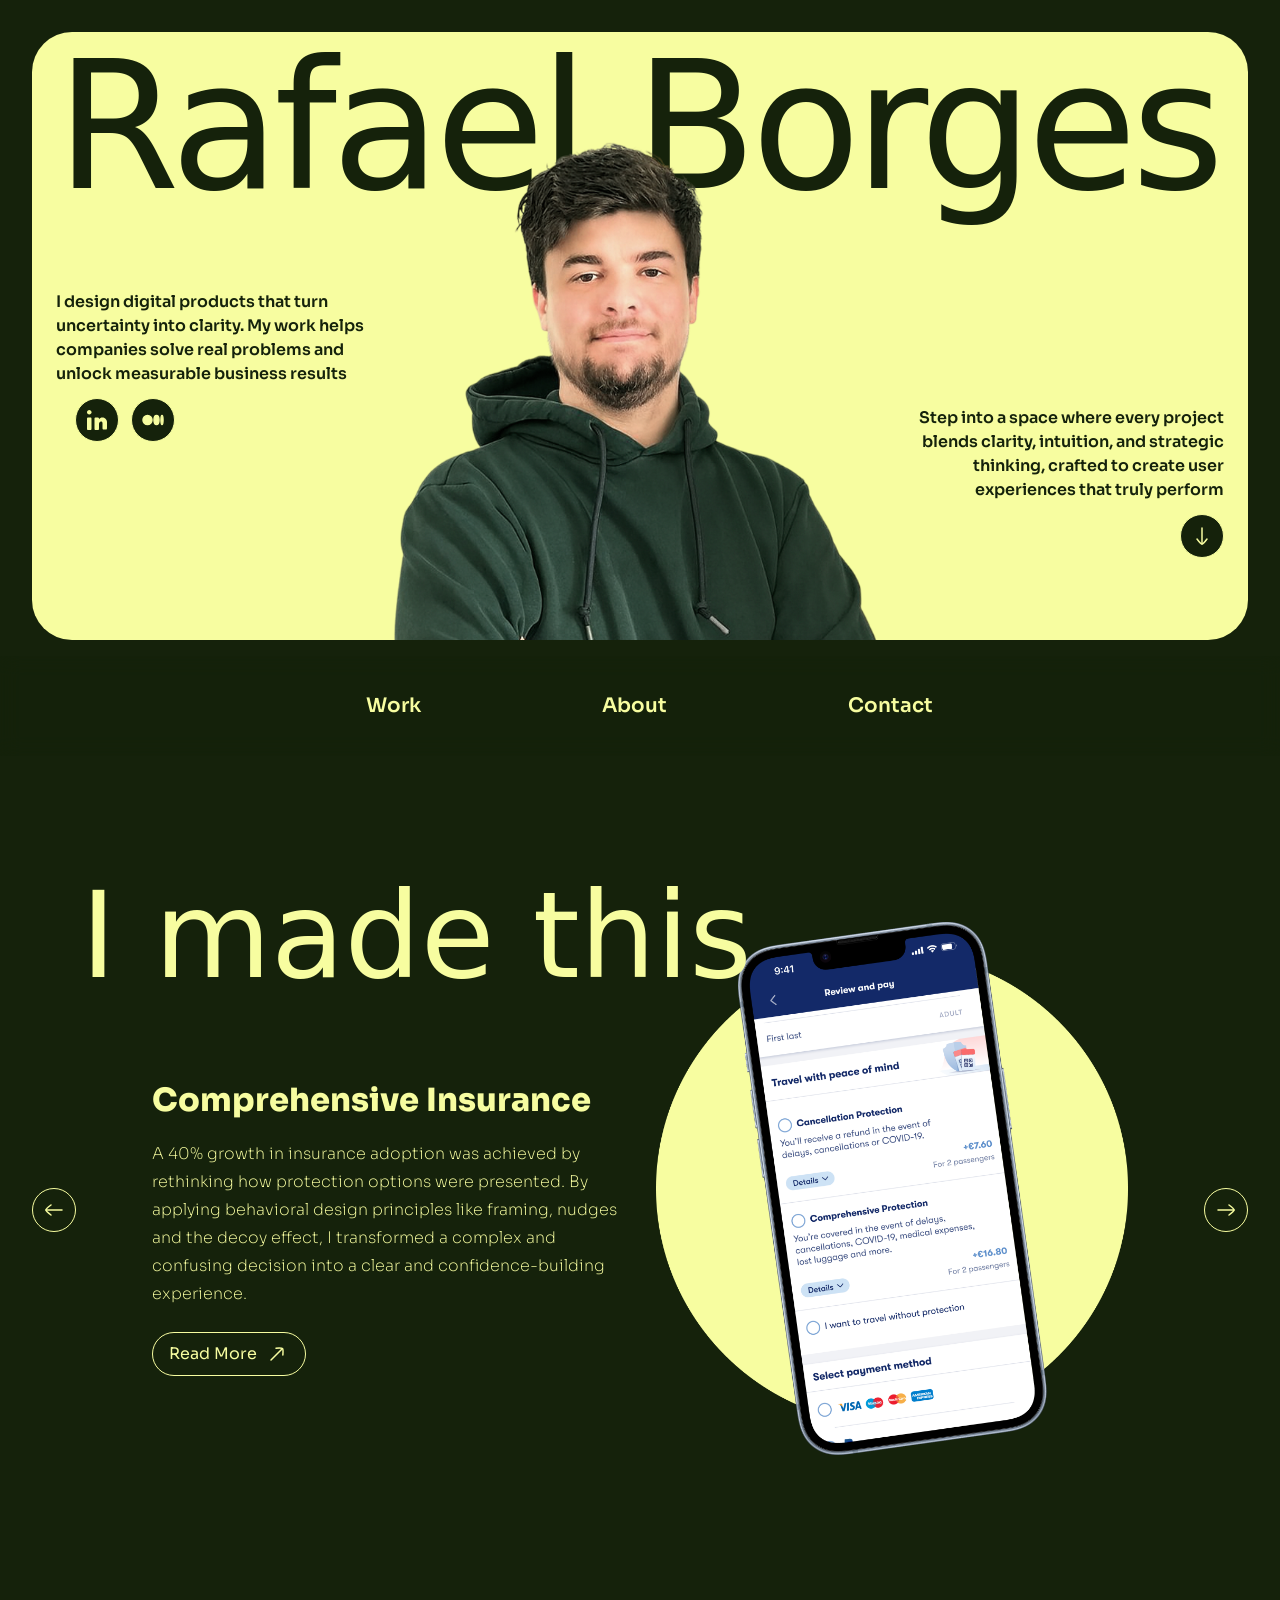
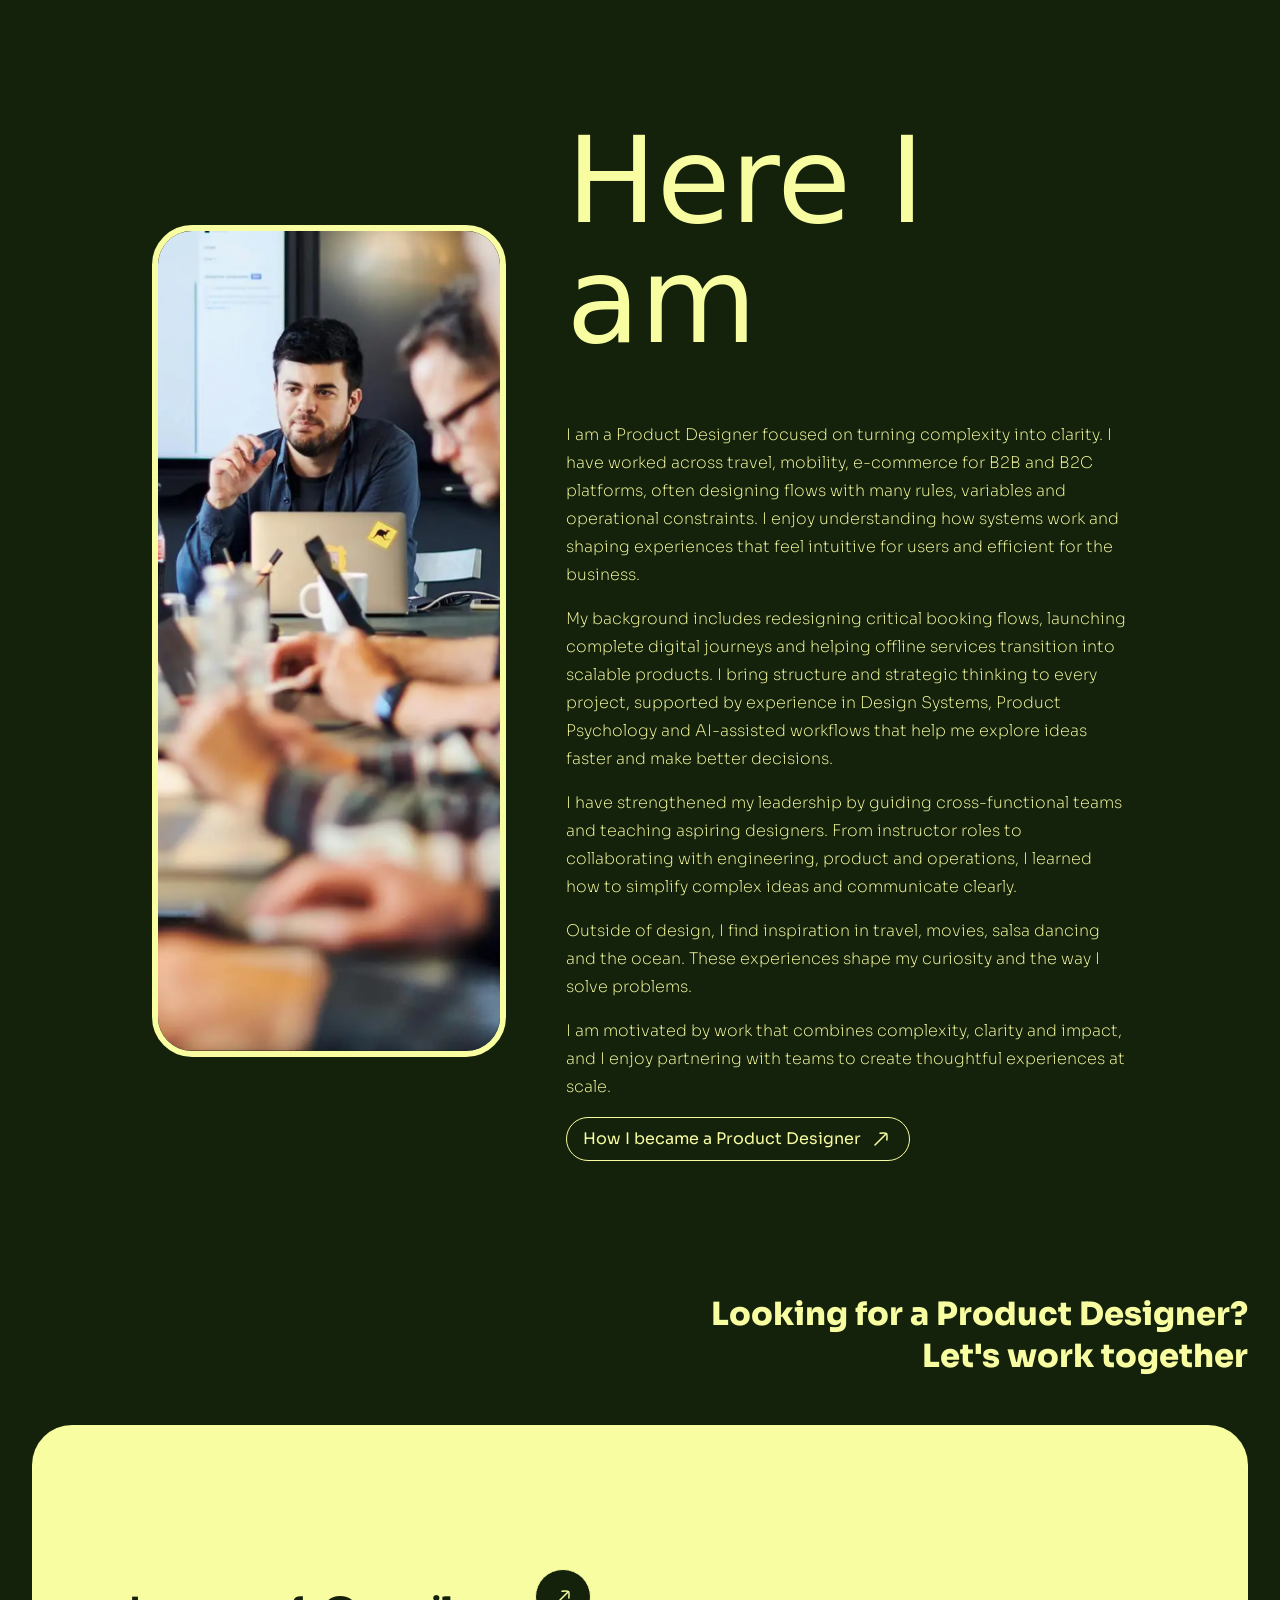
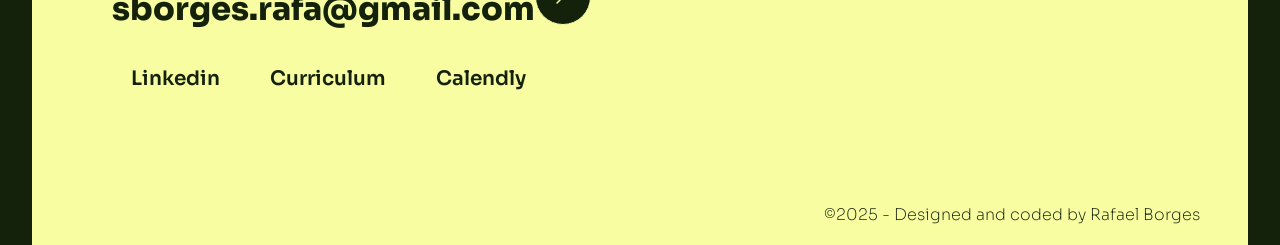
==== index.html @ a5cff1b4 "Add files via upload" ====
<!DOCTYPE html>
<html lang="en">
  <head>
    <meta charset="UTF-8" />
    <meta name="viewport" content="width=device-width, initial-scale=1.0" />
    <title>Rafael Borges - Product Designer</title>

    <!-- SEO basic -->
    <meta
      name="description"
      content="Rafael Borges - Product Designer who blends clarity, intuition, and strategic thinking to create high-performing user experiences."
    />

    <!-- StyleSheet -->
    <link rel="stylesheet" href="/styles/style.css" />

    <!-- Fontshare: Tanker -->
    <link
      href="https://api.fontshare.com/v2/css?f[]=tanker@1&display=swap"
      rel="stylesheet"
    />

    <!-- GoogleFonts: Sora -->
    <link rel="preconnect" href="https://fonts.googleapis.com" />
    <link rel="preconnect" href="https://fonts.gstatic.com" crossorigin />
    <link
      href="https://fonts.googleapis.com/css2?family=Sora:wght@100..800&display=swap"
      rel="stylesheet"
    />

    <script>
      (function () {
        // Só aplica essa lógica se a URL tiver hash: ex: index.html#about
        if (window.location.hash) {
          document.documentElement.classList.add("hash-loading");

          window.addEventListener("load", function () {
            var target = document.querySelector(window.location.hash);
            if (target) {
              // garante que o scroll vai direto pra seção alvo, sem smooth
              target.scrollIntoView({ behavior: "auto", block: "start" });
            }

            // mostra a página depois de reposicionar
            document.documentElement.classList.remove("hash-loading");
            document.documentElement.classList.add("hash-loaded");
          });
        }
      })();
    </script>
  </head>

  <body>
    <!-- Header -->
    <header>
      <section id="hero-banner" class="light">
        <p class="title">Rafael Borges</p>

        <div class="content left">
          <p>
            I design digital products that turn uncertainty into clarity. My
            work helps companies solve real problems and unlock measurable
            business results
          </p>
          <ul class="clean-list hide">
            <li>
              <a
                href="https://www.linkedin.com/in/sborgesrafa/"
                target="_blank"
                rel="noopener noreferrer"
                aria-label="Open LinkedIn profile"
                class="btn-icon dark"
              >
                <img src="./assets/icons/linkedin.svg" alt="Linkedin Icon" />
              </a>
            </li>
            <li>
              <a
                href="https://medium.com/@rafa-borges"
                target="_blank"
                rel="noopener noreferrer"
                class="btn-icon dark"
                aria-label="Open Medium profile"
              >
                <img src="./assets/icons/medium.svg" alt="Medium Icon" />
              </a>
            </li>
          </ul>
        </div>

        <div class="content right">
          <h1>
            Step into a space where every project blends clarity, intuition, and
            strategic thinking, crafted to create user experiences that truly
            perform
          </h1>
          <ul class="clean-list hide-mobile">
            <li>
              <a href="#work" class="btn-icon dark" aria-label="Go to Work">
                <img
                  src="./assets/icons/arrow-down.svg"
                  alt="Arrow Down Icon"
                />
              </a>
            </li>
          </ul>
        </div>

        <div class="content center">
          <img
            src="./assets/images/Rafael Portrait.png"
            alt="Portrait of Rafael Borges"
          />
        </div>

        <ul class="clean-list hide-desktop">
          <li>
            <a href="#work" class="btn-icon dark" aria-label="Go to Work">
              <img src="./assets/icons/arrow-down.svg" alt="Arrow Down Icon" />
            </a>
          </li>
        </ul>
      </section>
    </header>

    <!-- NavBar -->
    <nav aria-label="Main navigation">
      <ul class="clean-list">
        <li><a class="btn-menu" href="#work">Work</a></li>
        <li><a class="btn-menu" href="#about">About</a></li>
        <li><a class="btn-menu" href="#contact">Contact</a></li>
      </ul>
    </nav>

    <!-- Main -->
    <main>
      <section id="work">
        <h2>I made this</h2>

        <div class="navigation">
          <a
            href="#"
            class="btn-icon dark js-cases-nav"
            aria-label="Previous case study"
          >
            <img src="./assets/icons/arrow-left.svg" alt="Arrow Left Icon" />
          </a>
          <a
            href="#"
            class="btn-icon dark js-cases-nav"
            aria-label="Next case study"
          >
            <img src="./assets/icons/arrow-right.svg" alt="Arrow Right Icon" />
          </a>
        </div>

        <div class="case-cover">
          <div class="content">
            <h3>Comprehensive Insurance</h3>
            <p>
              A 40% growth in insurance adoption was achieved by rethinking how
              protection options were presented. By applying behavioral design
              principles like framing, nudges and the decoy effect, I
              transformed a complex and confusing decision into a clear and
              confidence-building experience.
            </p>
            <a href="/cases/comprehensive-insurance.html" class="btn dark">
              Read More
              <img
                src="./assets/icons/arrow-up-right.svg"
                alt="Arrow Up Right Icon"
              />
            </a>
          </div>
          <img
            class="mockup"
            src="./assets/images/Multiple Insurance Mockup.png"
            alt="Multiple Insurance Mockup"
          />
        </div>
      </section>

      <!-- Modal: More case studies coming soon -->
      <div class="case-modal" id="caseSoonModal" aria-hidden="true">
        <div class="case-modal__backdrop"></div>

        <div
          class="case-modal__content"
          role="dialog"
          aria-modal="true"
          aria-labelledby="caseSoonTitle"
        >
          <button class="case-modal__close" aria-label="Close">&times;</button>

          <h3 id="caseSoonTitle">Just one case for now</h3>

          <p>
            Oops, you caught me in the middle of that classic designer dilemma:
            too many projects, not enough time, and a bit too much perfectionism
            😅
          </p>

          <p>
            For now, this is the only case study available here. I am working on
            new ones and will publish them soon. In the meantime, you can dive
            into this case in detail, and if you would like to see more work,
            feel free to contact me.
          </p>

          <div class="case-modal__actions">
            <a href="/cases/comprehensive-insurance.html" class="btn dark">
              Comprehensive Insurance
              <img
                src="./assets/icons/arrow-up-right.svg"
                alt="Arrow Up Right Icon"
              />
            </a>

            <a href="#contact" class="btn secondary">Contact me</a>
          </div>
        </div>
      </div>

      <section id="about">
        <h2>Here I am</h2>
        <img
          class="working"
          src="./assets/images/Rafael_Working.png"
          alt="Rafael working at his desk"
        />
        <img
          class="working-mobile"
          src="./assets/images/Rafael_Working1.png"
          alt="Rafael working at his desk"
        />
        <div class="content">
          <p>
            I am a Product Designer focused on turning complexity into clarity.
            I have worked across travel, mobility, e-commerce for B2B and B2C
            platforms, often designing flows with many rules, variables and
            operational constraints. I enjoy understanding how systems work and
            shaping experiences that feel intuitive for users and efficient for
            the business.
          </p>
          <p>
            My background includes redesigning critical booking flows, launching
            complete digital journeys and helping offline services transition
            into scalable products. I bring structure and strategic thinking to
            every project, supported by experience in Design Systems, Product
            Psychology and AI-assisted workflows that help me explore ideas
            faster and make better decisions.
          </p>
          <p>
            I have strengthened my leadership by guiding cross-functional teams
            and teaching aspiring designers. From instructor roles to
            collaborating with engineering, product and operations, I learned
            how to simplify complex ideas and communicate clearly.
          </p>
          <p>
            Outside of design, I find inspiration in travel, movies, salsa
            dancing and the ocean. These experiences shape my curiosity and the
            way I solve problems.
          </p>
          <p>
            I am motivated by work that combines complexity, clarity and impact,
            and I enjoy partnering with teams to create thoughtful experiences
            at scale.
          </p>
          <a
            href="https://www.linkedin.com/pulse/how-i-became-product-designer-rafael-borges-gd8bf"
            target="_blank"
            rel="noopener noreferrer"
            class="btn dark"
          >
            How I became a Product Designer
            <img
              src="/assets/icons/arrow-up-right.svg"
              alt="Arrow Up Right Icon"
            />
          </a>
        </div>
      </section>
    </main>

    <!-- Footer -->
    <footer id="contact">
      <h3 class="title">
        Looking for a Product Designer?
        <br />
        Let's work together
      </h3>
      <div class="banner light">
        <div class="email">
          <h3>sborges.rafa@gmail.com</h3>
          <a
            href="mailto:sborges.rafa@gmail.com"
            class="btn-icon dark"
            aria-label="Send an email to Rafael"
          >
            <img
              src="./assets/icons/arrow-up-right.svg"
              alt="Arrow Up Right Icon"
            />
          </a>
        </div>
        <ul class="menu clean-list">
          <li>
            <a
              href="https://www.linkedin.com/in/sborgesrafa/"
              target="_blank"
              rel="noopener noreferrer"
              class="btn-menu"
            >
              Linkedin
            </a>
          </li>
          <li>
            <a
              href="/Curriculum - Rafael Borges.pdf"
              target="_blank"
              rel="noopener noreferrer"
              class="btn-menu"
            >
              Curriculum
            </a>
          </li>
          <li>
            <a
              href="https://calendly.com/rafael-sborges/new-meeting"
              target="_blank"
              rel="noopener noreferrer"
              class="btn-menu"
            >
              Calendly
            </a>
          </li>
        </ul>
        <p>&copy;2025 - Designed and coded by Rafael Borges</p>
      </div>
    </footer>

    <!-- Title Resize -->
    <script>
      (function () {
        const EPS = 0.5; // folga sub-pixel
        const MIN = 8; // font-size mínimo
        const MAX = 2000; // teto de segurança

        // mede o texto fora do layout para não sofrer efeito do grid
        function measureOutside(sampleEl, fsPx) {
          const cs = getComputedStyle(sampleEl);
          const meter = document.createElement("span");
          meter.textContent = sampleEl.textContent || "";

          meter.style.position = "absolute";
          meter.style.left = "-99999px";
          meter.style.top = "0";
          meter.style.whiteSpace = "nowrap";
          meter.style.lineHeight = "1";

          meter.style.fontFamily = cs.fontFamily;
          meter.style.fontWeight = cs.fontWeight;
          meter.style.fontStyle = cs.fontStyle;
          meter.style.fontStretch = cs.fontStretch;
          meter.style.letterSpacing = cs.letterSpacing;
          meter.style.textTransform = cs.textTransform;
          meter.style.fontSize = fsPx + "px";

          document.body.appendChild(meter);
          const rect = meter.getBoundingClientRect();
          meter.remove();
          return { w: rect.width, h: rect.height };
        }

        function fitTitle() {
          const hero = document.getElementById("hero-banner");
          if (!hero) return;
          const title = hero.querySelector(".title");
          if (!title) return;

          const csHero = getComputedStyle(hero);
          const rHero = hero.getBoundingClientRect();
          const padL = parseFloat(csHero.paddingLeft) || 0;
          const padR = parseFloat(csHero.paddingRight) || 0;
          const padT = parseFloat(csHero.paddingTop) || 0;
          const padB = parseFloat(csHero.paddingBottom) || 0;

          const availW = Math.max(0, rHero.width - padL - padR);
          const availH = Math.max(0, rHero.height - padT - padB);
          if (availW <= 0 || availH <= 0) return;

          const csTitle = getComputedStyle(title);
          const mL = parseFloat(csTitle.marginLeft) || 0;
          const mR = parseFloat(csTitle.marginRight) || 0;
          const marginsX = mL + mR;

          let lo = MIN,
            hi = Math.min(MAX, Math.floor(availW));
          const chars = Math.max(1, (title.textContent || "").trim().length);
          const guess = Math.max(
            lo,
            Math.min(hi, Math.floor((availW / chars) * 1.1))
          );

          const fits = (fs) => {
            const m = measureOutside(title, fs);
            return m.w + marginsX <= availW - EPS && m.h <= availH - EPS;
          };

          if (fits(guess)) lo = guess;
          else hi = guess;

          while (lo < hi) {
            const mid = Math.floor((lo + hi + 1) / 2);
            if (fits(mid)) lo = mid;
            else hi = mid - 1;
          }

          title.style.fontSize = lo + "px";
        }

        const run = () =>
          requestAnimationFrame(() => requestAnimationFrame(fitTitle));

        window.addEventListener("load", run, { passive: true });
        if (document.fonts && document.fonts.ready) {
          document.fonts.ready.then(run);
        }

        const hero = document.getElementById("hero-banner");
        if (hero && "ResizeObserver" in window) {
          const ro = new ResizeObserver(run);
          ro.observe(hero);
        } else {
          window.addEventListener("resize", run, { passive: true });
          window.addEventListener("orientationchange", run, {
            passive: true,
          });
        }
      })();
    </script>

    <!-- Active menu highlight -->
    <script>
      (function () {
        const sections = document.querySelectorAll("section, footer");
        const menuLinks = document.querySelectorAll(".btn-menu");

        if (!("IntersectionObserver" in window)) return;

        const observer = new IntersectionObserver(
          (entries) => {
            entries.forEach((entry) => {
              if (entry.isIntersecting) {
                menuLinks.forEach((link) => link.classList.remove("active"));
                const id = entry.target.getAttribute("id");
                const activeLink = document.querySelector(
                  `.btn-menu[href="#${id}"]`
                );
                if (activeLink) activeLink.classList.add("active");
              }
            });
          },
          {
            threshold: 0.5, // 50% visível já conta
          }
        );

        sections.forEach((section) => observer.observe(section));
      })();
    </script>

    <script>
      (function () {
        // pega só links que apontam para âncoras na MESMA página (#work, #about, etc)
        const internalLinks = document.querySelectorAll('a[href^="#"]');

        internalLinks.forEach((link) => {
          link.addEventListener("click", function (event) {
            const hash = this.getAttribute("href");

            // só hash puro (#algo). Ignora links vazios ou só "#"
            if (!hash || hash === "#") return;

            const target = document.querySelector(hash);
            if (!target) return;

            event.preventDefault(); // impede o scroll instantâneo padrão

            target.scrollIntoView({
              behavior: "smooth",
              block: "start",
            });

            // opcional: atualiza a URL com o hash
            history.pushState(null, "", hash);
          });
        });
      })();
    </script>

    <!-- Modal Script -->

    <script>
      (function () {
        const navButtons = document.querySelectorAll(".js-cases-nav");
        if (!navButtons.length) return;

        const modal = document.getElementById("caseSoonModal");
        if (!modal) return;

        const closeBtn = modal.querySelector(".case-modal__close");
        const backdrop = modal.querySelector(".case-modal__backdrop");
        const contactLink = modal.querySelector('a[href="#contact"]');

        function openCaseModal(event) {
          event.preventDefault();
          modal.classList.add("is-visible");
          document.body.classList.add("case-modal-open");
        }

        function closeCaseModal() {
          modal.classList.remove("is-visible");
          document.body.classList.remove("case-modal-open");
        }

        navButtons.forEach((btn) => {
          btn.addEventListener("click", openCaseModal);
        });

        if (closeBtn) {
          closeCaseModal;
          closeBtn.addEventListener("click", closeCaseModal);
        }

        if (backdrop) {
          backdrop.addEventListener("click", closeCaseModal);
        }

        // 👇 Aqui está o truque: fecha o modal, deixa o outro script cuidar do scroll
        if (contactLink) {
          contactLink.addEventListener("click", () => {
            closeCaseModal();
            // não damos preventDefault aqui de propósito
          });
        }

        document.addEventListener("keydown", (e) => {
          if (e.key === "Escape") closeCaseModal();
        });
      })();
    </script>
  </body>
</html>
---- styles/style.css ----
/* =========================
   Reset
   ========================= */
*,
*::before,
*::after {
  margin: 0;
  padding: 0;
  box-sizing: border-box;
}

html {
  scroll-behavior: auto;
}

a:link,
a:visited,
a:hover,
a:active {
  color: inherit;
  text-decoration: none;
}

html.hash-loading body {
  visibility: hidden;
}

html.hash-loaded body {
  visibility: visible;
}

ul {
  margin: 0;
  padding-left: 1.2rem; /* controla a posição da bullet */
  list-style-position: outside;
}

/* =========================
   Design Tokens
   ========================= */
:root {
  /* Main Colors */
  --color-primary: hsla(64, 96%, 81%, 1);
  --color-secondary: hsla(95, 50%, 9%, 1);

  /* Transparency */
  --transparency-primary: hsla(64, 96%, 81%, 0.3);
  --transparency-secondary: hsla(95, 50%, 9%, 0.3);

  /* Background / Text */
  --color-bg-dark: var(--color-secondary);
  --color-text-on-dark: var(--color-primary);
  --color-bg-light: var(--color-primary);
  --color-text-on-light: var(--color-secondary);

  /* Spacing */
  --space-2: 8px;
  --space-3: 12px;
  --space-4: 16px;
  --space-6: 24px;
  --space-8: 32px;
  --space-9: 36px;
  --space-10: 40px;
  --space-11: 44px;
  --space-12: 48px;

  /* Radius */
  --radius-s: 28px;
  --radius-m: 32px;
  --radius-l: 36px;
  --radius-xl: 40px;

  /* Motion */
  --ease: cubic-bezier(0.2, 0.7, 0.2, 1);
  --t-fast: 150ms;
  --t-med: 300ms;
}

/* =========================
   Theme helpers
   ========================= */
.dark {
  background-color: var(--color-bg-dark);
  color: var(--color-text-on-dark);
}

.light {
  background-color: var(--color-bg-light);
  color: var(--color-text-on-light);
}

/* =========================
   Typography
   ========================= */
h2 {
  font-family: "Tanker", system-ui, sans-serif;
  font-size: 120px;
  font-style: normal;
  font-weight: 400;
  line-height: 100%;
}

h3 {
  font-family: "Sora", sans-serif;
  font-size: 32px;
  font-style: normal;
  font-weight: 800;
  line-height: 100%;
}

/* Class to remove style from ul */
.clean-list {
  margin: 0;
  /* padding: 0; */
  list-style: none;
}

body {
  background-color: var(--color-bg-dark);
  color: var(--color-text-on-dark);
  font-family: "Sora", sans-serif;
  font-size: 16px;
  font-style: normal;
  font-weight: 200;
  line-height: 28px;
}

strong {
  font-weight: 600;
}

/* =========================
   Buttons
   ========================= */
.btn {
  display: flex;
  padding: 8px 16px;
  justify-content: center;
  align-items: center;
  height: 44px;
  gap: 8px;
  border-radius: 100px;
  border: 1.5px solid var(--color-primary);

  font-size: 16px;
  font-style: normal;
  font-weight: 400;
  line-height: 24px;
  text-decoration: none;
  color: inherit;
}

.btn.dark {
  color: var(--color-text-on-dark);
}

.btn:hover {
  opacity: 0.8;
}

.btn:focus-visible {
  outline: 2px solid orangered;
  outline-offset: 2px;
}

/* Icon Button */
.btn-icon {
  display: flex;
  width: 44px;
  height: 44px;
  justify-content: center;
  align-items: center;
  border-radius: 100px;
  border: 1.5px solid var(--color-primary);
}

.btn-icon:hover {
  opacity: 0.8;
}

.btn-icon:focus-visible {
  outline: 2px solid orangered;
  outline-offset: 2px;
}

/* Menu Button */
.btn-menu {
  display: flex;
  padding: 8px 16px;
  justify-content: center;
  align-items: center;
  border-radius: 100px;
  height: 44px;
  font-size: 20px;
  font-style: normal;
  font-weight: 600;
  line-height: 24px;
  text-decoration: none;
  color: inherit;
}

.btn-menu.small {
  padding: 4px 8px;
  height: auto;
  font-size: 14px;
  font-style: normal;
  font-weight: 300;
  line-height: normal;
  text-decoration: none;
  color: inherit;
}

.btn-menu:hover {
  opacity: 0.8;
}

.btn-menu:focus-visible {
  outline: 2px solid orangered;
  outline-offset: 2px;
}

/* =========================
   Card
   ========================= */
.card {
  display: flex;
  flex-direction: column;
  align-items: flex-start;
  min-width: 210px;
  padding: 12px 16px;
  gap: 16px;
  flex: 1 0 0;

  border-radius: 24px;
  border: 1.5px solid var(--color-secondary);
}

.card-light {
  display: flex;
  flex-direction: column;
  align-items: flex-start;
  min-width: 210px;
  padding: 12px 16px;
  gap: 16px;
  flex: 1 0 0;

  border-radius: 24px;
  border: 1.5px solid var(--color-primary);
}

/* =========================
   Header / Hero
   ========================= */
header {
  padding: 48px 48px 24px 48px;
  display: flex;
  flex-direction: column;
  justify-content: center;
  align-items: center;
}

/* Hero Banner */
#hero-banner {
  width: 100%;
  max-width: 1532px;
  aspect-ratio: 3/1.5;

  display: grid;
  padding: 24px 24px 0px 24px;
  border-radius: var(--radius-xl);
  grid-template-rows: 2fr repeat(3, minmax(0, 1fr));
  grid-template-columns: repeat(7, minmax(0, 1fr));
  overflow: hidden;
}

#hero-banner .title {
  font-family: "Tanker", system-ui, sans-serif;
  font-weight: 400;
  letter-spacing: -0.03em;

  grid-row: 1 / 2;
  grid-column: 1 / -1;
  align-self: start;
  justify-self: start;

  white-space: nowrap;
  text-align: left;
  line-height: 80%;
  display: block;
  width: 100%;
}

#hero-banner p {
  font-size: 16px;
  font-style: normal;
  font-weight: 600;
  line-height: 24px;
}

#hero-banner h1 {
  font-size: 16px;
  font-style: normal;
  font-weight: 600;
  line-height: 24px;
}

#hero-banner .content {
  display: flex;
  flex-direction: column;
  gap: 12px;
  align-self: stretch;
}

#hero-banner .left {
  grid-row: 2 / span 1;
  grid-column: 1 / span 2;
  align-items: flex-start;
  text-align: left;
}

#hero-banner .right {
  grid-row: 3 / span 1;
  grid-column: 6 / span 2;
  align-items: flex-end;
  text-align: right;
}

#hero-banner .center {
  grid-row: 1 / span 4;
  grid-column: 3 / span 3;
  align-items: flex-end;
  text-align: right;
  justify-content: flex-end;
}

#hero-banner img {
  display: block;
  max-width: 100%;
  height: auto;
  object-fit: contain;
}

#hero-banner ul {
  display: flex;
  align-items: flex-start;
  gap: 12px;
}

#hero-banner .hide-desktop {
  display: none;
}

/* =========================
   NavBar
   ========================= */
nav {
  width: 100%;
  height: 100px;
  padding: 0px 20%;

  display: flex;
  justify-content: center;
  align-items: center;
  align-self: center;

  position: sticky;
  top: 0;
  z-index: 1000;

  background: var(--transparency-secondary);
  backdrop-filter: blur(10px);
  -webkit-backdrop-filter: blur(10px);
}

.btn-menu.active {
  background-color: var(--transparency-primary);
  border-radius: 100px;
}

nav ul {
  display: flex;
  flex: 1;
  flex-direction: row;
  justify-content: space-around;
  align-items: center;
  align-self: stretch;
}

/* =========================
   Main
   ========================= */
main {
  width: 100%;
  display: flex;
  flex-direction: column;
  justify-content: center;
  align-items: center;
}

/* =========================
   Work
   ========================= */
#work {
  position: relative;
  width: 100%;
  max-width: 1532px;
}

#work h2 {
  position: absolute;
  top: 120px;
  left: 4%;
}

#work .navigation {
  display: flex;
  width: 100%;
  justify-content: space-between;
  align-items: center;
  position: absolute;
  top: 50%;
}

/* Work / Case Cover */
#work .case-cover {
  display: grid;
  width: 100%;
  min-height: 800px;
  padding: 160px 120px;
  gap: 32px;
  grid-template-rows: repeat(1, minmax(0, 1fr));
  grid-template-columns: repeat(2, minmax(0, 1fr));
}

#work .case-cover .content {
  display: flex;
  padding-bottom: 18%;
  flex-direction: column;
  justify-content: flex-end;
  align-items: flex-start;
  gap: 24px;
  flex: 1 0 0;
  align-self: stretch;
  grid-row: 1 / span 1;
  grid-column: 1 / span 1;
}

#work .case-cover .mockup {
  width: 100%;
  height: 100%;
  object-fit: contain;
}

/* =========================
   About
   ========================= */
#about {
  width: 100%;
  max-width: 1532px;
  min-height: 800px;
  padding: 100px 120px;

  display: grid;
  gap: 60px;
  grid-template-rows: auto auto;
  grid-template-columns: repeat(5, minmax(0, 1fr));
}

#about h2 {
  grid-row: 1 / 2;
  grid-column: 3 / -1;
  justify-self: end;
}

#about .working {
  grid-row: 1 / span 2;
  grid-column: 1 / span 2;
  justify-self: center;
  align-self: center;

  width: 100%;
  height: 80%;
  object-fit: cover;
  object-position: top center;
  border-radius: 40px;
  border: 6px solid var(--color-primary);
}

#about .working-mobile {
  grid-row: 1 / span 2;
  grid-column: 1 / span 2;
  justify-self: center;
  align-self: center;

  width: 100%;
  height: 80%;
  object-fit: cover;
  object-position: top center;
  border-radius: 40px;
  border: 6px solid var(--color-primary);

  display: none;
}

#about .content {
  display: flex;
  flex-direction: column;
  justify-content: flex-end;
  align-items: flex-start;
  align-self: stretch;
  gap: 16px;
  flex: 1 0 0;

  grid-row: 2 / span 1;
  grid-column: 3 / span 3;
}

/* =========================
   Contact
   ========================= */
#contact {
  width: 100%;
  padding: 48px 48px 0px 48px;
  display: flex;
  flex-direction: column;
  justify-content: center;
  align-items: center;
  gap: 48px;
}

#contact .title {
  width: 100%;
  max-width: 1532px;
  text-align: right;
  line-height: 42px;
}

#contact .banner {
  position: relative;
  display: flex;
  height: 420px;
  width: 100%;
  max-width: 1532px;
  padding: 0 80px;
  flex-direction: column;
  justify-content: center;
  align-items: flex-start;
  gap: 32px;
  align-self: center;
  border-radius: 40px 40px 0 0;
}

#contact .email {
  display: flex;
  flex-direction: row;
  justify-content: center;
  align-items: flex-end;
}

#contact .btn-icon {
  width: 56px;
  height: 56px;
}

#contact .menu {
  display: flex;
  flex-direction: row;
  justify-content: space-around;
  gap: 18px;
  margin-left: -16px;
}

#contact .banner p {
  position: absolute;
  bottom: 16px;
  right: 48px;
}

/* =========================
   Modal Case Study
   ========================= */

.case-modal {
  position: fixed;
  inset: 0;
  display: none;
  align-items: center;
  justify-content: center;
  z-index: 9999;
  display: none;
}

.case-modal.is-visible {
  display: flex;
}

.case-modal__backdrop {
  position: absolute;
  inset: 0;
  background: rgba(0, 0, 0, 0.9);
}

.case-modal__content {
  position: relative;
  z-index: 1;
  max-width: 520px;
  width: 90%;
  padding: 24px 24px 20px;
  border-radius: 16px;
  background: var(--color-bg-light, #ffffff);
  color: var(--color-text-on-light, #111111);
  box-shadow: 0 18px 45px rgba(0, 0, 0, 0.25);
}

.case-modal__content h3 {
  margin: 0 0 12px;
  font-size: 1.4rem;
}

.case-modal__content p {
  margin: 0 0 10px;
  font-size: 0.95rem;
  line-height: 1.5;
}

.case-modal__actions {
  margin-top: 16px;
  display: flex;
  gap: 12px;
  flex-wrap: wrap;
}

.case-modal__close {
  position: absolute;
  top: 12px;
  right: 12px;
  width: 28px;
  height: 28px;
  border-radius: 50%;
  border: none;
  background: rgba(0, 0, 0, 0.08);
  display: flex;
  align-items: center;
  justify-content: center;
  font-size: 18px;
  cursor: pointer;
  color: inherit;
}

.case-modal__close:hover {
  background: rgba(0, 0, 0, 0.12);
}

body.case-modal-open {
  overflow: hidden;
}

.btn.secondary {
  background: transparent;
  border: 1px solid var(--color-primary);
  color: inherit;
}

/* =========================
   Breakpoints
   ========================= */

@media (max-width: 1440px) {
  header {
    padding: 32px 32px 16px 32px;
  }

  main {
    padding: 0px 32px;
  }

  #contact {
    padding: 32px 32px 0px 32px;
  }
}

@media (max-width: 1024px) {
  #hero-banner {
    aspect-ratio: 3/1.65;
    margin-bottom: 8px;
  }

  #hero-banner .center {
    grid-row: 2 / span 3;
    grid-column: 1 / span 3;
  }

  #hero-banner .left {
    grid-row: 2 / span 1;
    grid-column: 4 / span 4;
    text-align: right;
  }

  #hero-banner .right {
    grid-row: 3 / span 1;
    grid-column: 4 / span 4;
    text-align: right;
  }

  #hero-banner .hide {
    display: none;
  }

  .btn-menu {
    font-size: 16px;
  }

  nav {
    height: 60px;
  }

  #work .case-cover {
    padding: 80px 40px;
  }

  #work h2 {
    position: absolute;
    top: 10vh;
    left: 4%;
  }

  #work {
    min-height: auto;
  }

  #work h2 {
    top: 60px;
  }

  #work .navigation {
    justify-content: flex-end;
    gap: 24px;
    top: auto;
    bottom: 16px;
  }

  #about {
    padding: 80px 40px;
    row-gap: 60px;
    column-gap: 32px;
  }

  .card {
    min-width: 300px;
  }

  .card-light {
    min-width: 300px;
  }
}

@media (max-width: 768px) {
  h2 {
    font-size: 72px;
  }

  header {
    padding: 16px 16px 8px 16px;
  }

  #hero-banner {
    aspect-ratio: 3/2;
    padding: 16px 16px 0px 16px;
    border-radius: var(--radius-m);
    grid-template-rows: repeat(3, minmax(0, 1fr));
  }

  #hero-banner .left {
    display: none;
  }

  #hero-banner .right {
    grid-row: 2 / span 1;
    grid-column: 5 / span 3;
    text-align: right;
  }

  #hero-banner .center {
    grid-row: 2 / span 3;
    grid-column: 1 / span 4;
  }

  #work .case-cover {
    gap: 16px;
  }

  #work .case-cover .content {
    padding-bottom: 0%;
  }

  #about {
    grid-template-rows: auto 240px auto;
    grid-template-columns: repeat(5, minmax(0, 1fr));
    gap: 24px;
  }

  #about h2 {
    grid-row: 1 / 2;
    grid-column: 1 / -1;
    justify-self: end;
  }

  #about .working {
    display: none;
  }

  #about .working-mobile {
    grid-row: 2 / span 1;
    grid-column: 1 / span 5;
    justify-self: center;
    align-self: center;
    height: 100%;

    display: block;
  }

  #about .content {
    gap: 12px;

    grid-row: 3 / span 1;
    grid-column: 1 / span 5;
  }

  #contact {
    padding: 16px 16px 0px 16px;
  }

  #contact .banner {
    padding: 0 32px;
    gap: 16px;
  }
}

@media (max-width: 600px) {
  #hero-banner {
    aspect-ratio: 3/4;
    padding: 16px 16px 0px 16px;
    border-radius: var(--radius-s);
    grid-template-rows: repeat(5, minmax(0, 1fr));
  }

  #hero-banner .right {
    grid-row: 2 / span 1;
    grid-column: 1 / span 7;
    text-align: center;
  }

  #hero-banner .center {
    grid-row: 3 / span 3;
    grid-column: 1 / span 6;
  }

  #hero-banner .hide-mobile {
    display: none;
  }

  #hero-banner .hide-desktop {
    display: flex;
    grid-row: 5 / span 1;
    align-items: flex-end;
    text-align: right;
    justify-content: flex-end;
    padding-bottom: 16px;
  }

  nav {
    padding: 0px 24px;
  }

  #work .case-cover {
    padding: 80px 0px;
    height: auto;
    grid-template-rows: auto 1fr;
    grid-template-columns: repeat(1, minmax(0, 1fr));
  }

  #work .case-cover .content {
    justify-content: flex-start;
    grid-row: 2 / span 1;
  }

  #work .case-cover .mockup {
    width: 80%;
    height: 80%;
    justify-self: center;
    align-self: center;
  }

  #about {
    padding: 80px 0px;
    row-gap: 32px;
    column-gap: 32px;
  }

  #contact .email h3 {
    font-size: 20px;
  }

  #contact .btn-icon {
    width: 44px;
    height: 44px;
  }
}

@media (max-width: 425px) {
  body {
    font-size: 16px;
    font-style: normal;
    font-weight: 200;
    line-height: 24px;
  }

  #hero-banner {
    aspect-ratio: 3/5;
    padding: 16px 16px 0px 16px;
    border-radius: var(--radius-s);
    grid-template-rows: repeat(5, minmax(0, 1fr));
  }

  #contact .menu {
    display: flex;
    flex-direction: column;
    justify-content: space-around;
    gap: 4px;
    margin: 0px;
  }

  #contact .menu .btn-menu {
    display: flex;
    padding: 8px 4px;
    justify-content: flex-start;
    align-items: center;
    height: 44px;
    font-size: 20px;
    font-style: normal;
    font-weight: 600;
    line-height: 24px;
    text-decoration: none;
    color: inherit;
  }

  #contact .banner p {
    right: 12px;
  }

  #contact .banner .btn-icon {
    display: none;
  }
}
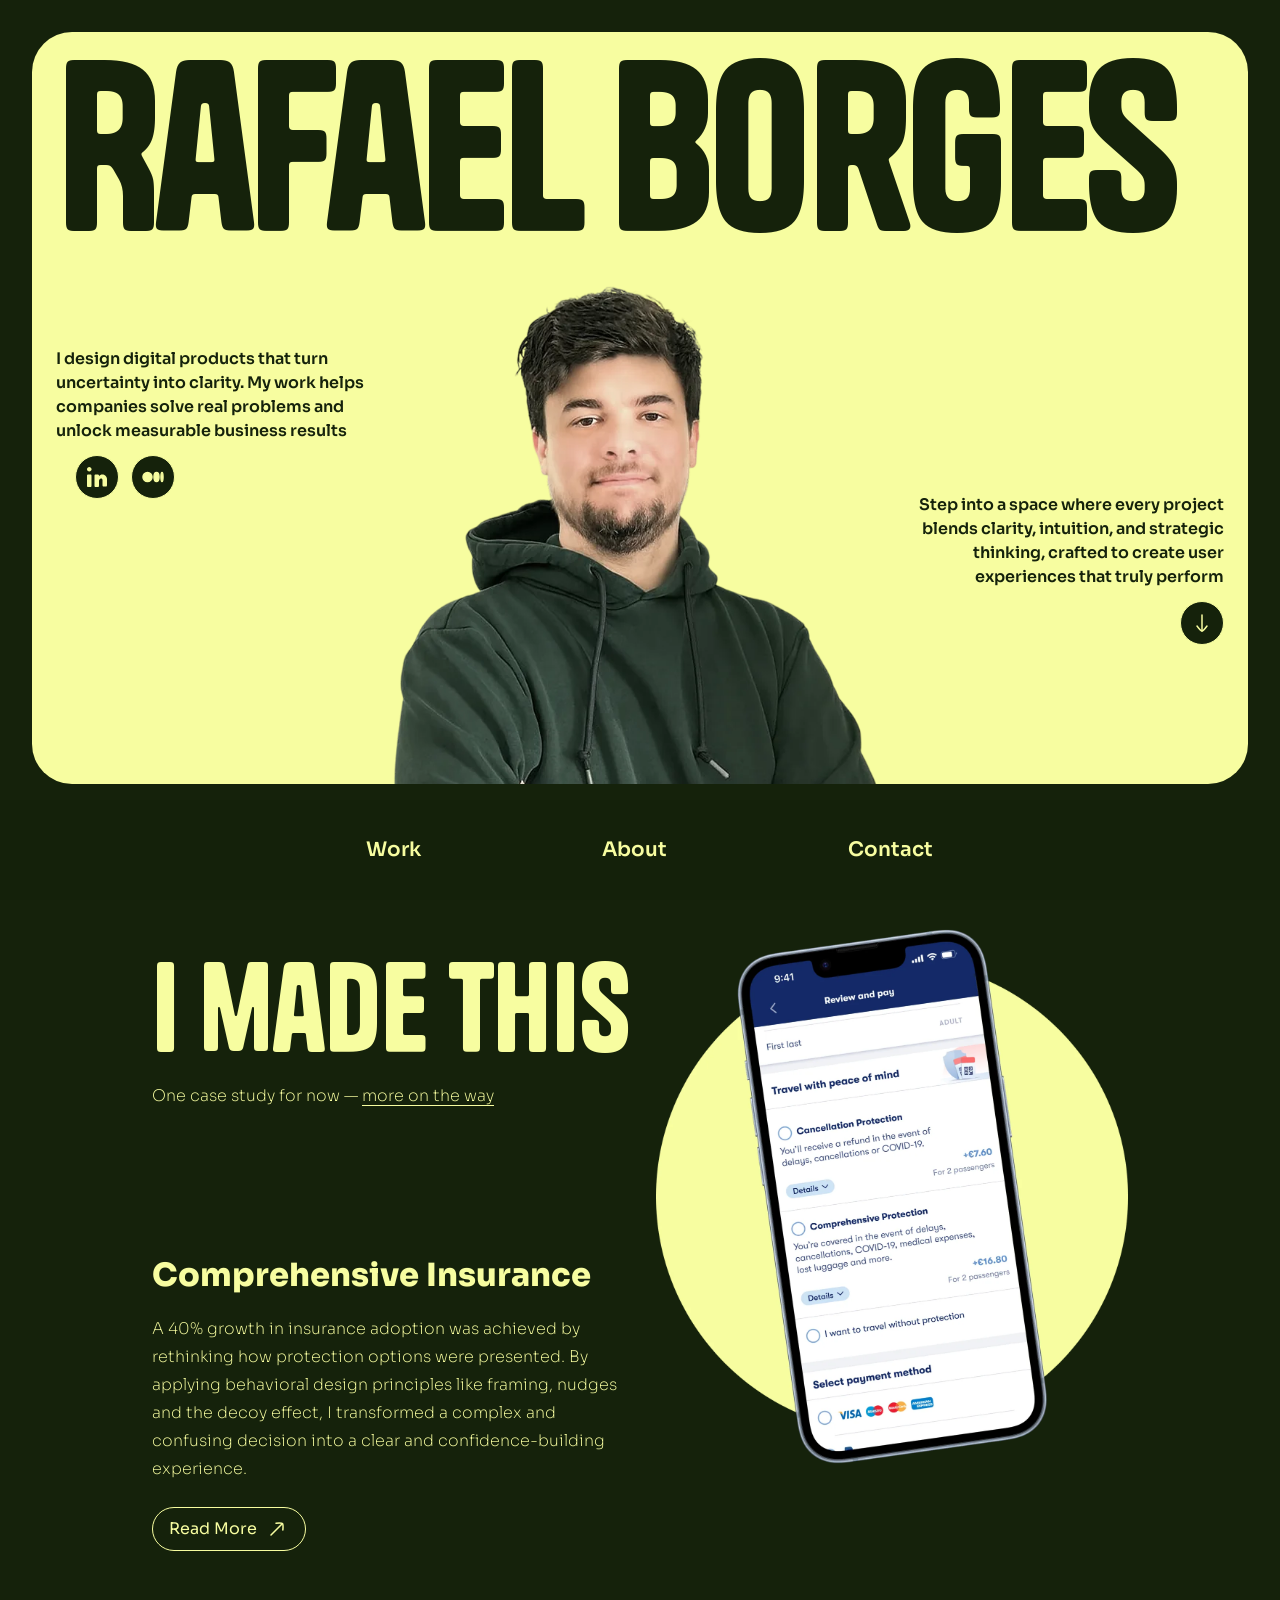
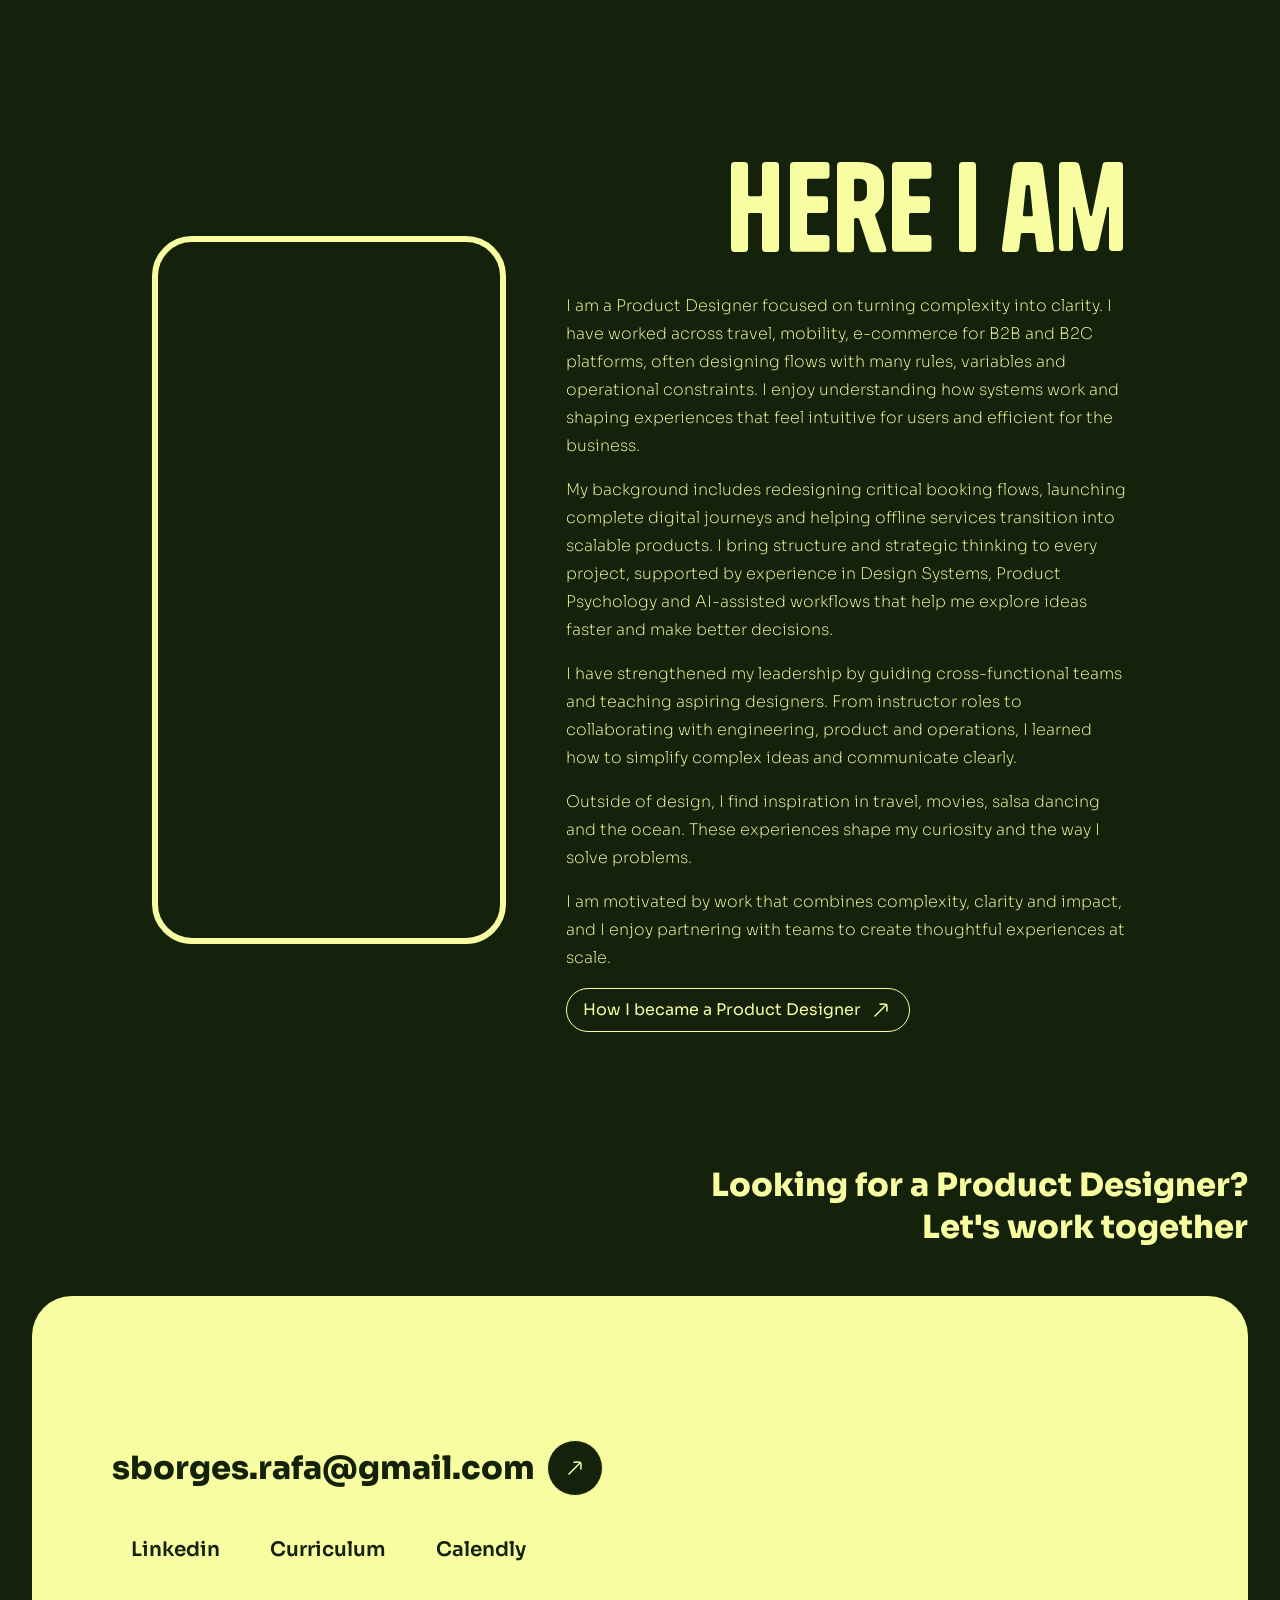
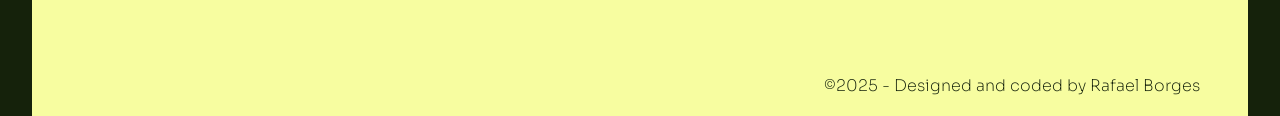
==== commit 016ff5c2: "Responsive hero, viewport-filling sections, WebP images" ====
--- a/index.html
+++ b/index.html
@@ -13,12 +13,6 @@
 
     <!-- StyleSheet -->
     <link rel="stylesheet" href="/styles/style.css" />
-
-    <!-- Fontshare: Tanker -->
-    <link
-      href="https://api.fontshare.com/v2/css?f[]=tanker@1&display=swap"
-      rel="stylesheet"
-    />
 
     <!-- GoogleFonts: Sora -->
     <link rel="preconnect" href="https://fonts.googleapis.com" />
@@ -107,10 +101,20 @@
         </div>
 
         <div class="content center">
-          <img
-            src="./assets/images/Rafael Portrait.png"
-            alt="Portrait of Rafael Borges"
-          />
+          <picture>
+            <source
+              type="image/webp"
+              srcset="./assets/images/Rafael%20Portrait.webp"
+            />
+            <img
+              src="./assets/images/Rafael Portrait.png"
+              alt="Portrait of Rafael Borges"
+              width="680"
+              height="680"
+              fetchpriority="high"
+              decoding="async"
+            />
+          </picture>
         </div>
 
         <ul class="clean-list hide-desktop">
@@ -135,23 +139,14 @@
     <!-- Main -->
     <main>
       <section id="work">
-        <h2>I made this</h2>
-
-        <div class="navigation">
-          <a
-            href="#"
-            class="btn-icon dark js-cases-nav"
-            aria-label="Previous case study"
-          >
-            <img src="./assets/icons/arrow-left.svg" alt="Arrow Left Icon" />
-          </a>
-          <a
-            href="#"
-            class="btn-icon dark js-cases-nav"
-            aria-label="Next case study"
-          >
-            <img src="./assets/icons/arrow-right.svg" alt="Arrow Right Icon" />
-          </a>
+        <div class="work-intro">
+          <h2>I made this</h2>
+          <p class="work-note">
+            One case study for now &mdash;
+            <button type="button" class="btn-link js-cases-nav">
+              more on the way
+            </button>
+          </p>
         </div>
 
         <div class="case-cover">
@@ -172,12 +167,23 @@
               />
             </a>
           </div>
-          <img
-            class="mockup"
-            src="./assets/images/Multiple Insurance Mockup.png"
-            alt="Multiple Insurance Mockup"
-          />
-        </div>
+          <picture>
+            <source
+              type="image/webp"
+              srcset="./assets/images/Multiple%20Insurance%20Mockup.webp"
+            />
+            <img
+              class="mockup"
+              src="./assets/images/Multiple Insurance Mockup.png"
+              alt="The redesigned insurance selection screens from the Comprehensive Insurance case study"
+              width="1788"
+              height="2064"
+              loading="lazy"
+              decoding="async"
+            />
+          </picture>
+        </div>
+
       </section>
 
       <!-- Modal: More case studies coming soon -->
@@ -186,11 +192,12 @@
 
         <div
           class="case-modal__content"
+          tabindex="-1"
           role="dialog"
           aria-modal="true"
           aria-labelledby="caseSoonTitle"
         >
-          <button class="case-modal__close" aria-label="Close">&times;</button>
+          <button type="button" class="case-modal__close" aria-label="Close">&times;</button>
 
           <h3 id="caseSoonTitle">Just one case for now</h3>
 
@@ -223,16 +230,28 @@
 
       <section id="about">
         <h2>Here I am</h2>
-        <img
-          class="working"
-          src="./assets/images/Rafael_Working.png"
-          alt="Rafael working at his desk"
-        />
-        <img
-          class="working-mobile"
-          src="./assets/images/Rafael_Working1.png"
-          alt="Rafael working at his desk"
-        />
+        <picture>
+          <source
+            media="(max-width: 768px)"
+            type="image/webp"
+            srcset="./assets/images/Rafael_Working1.webp"
+          />
+          <source
+            media="(max-width: 768px)"
+            srcset="./assets/images/Rafael_Working1.png"
+          />
+          <source
+            type="image/webp"
+            srcset="./assets/images/Rafael_Working.webp"
+          />
+          <img
+            class="working"
+            src="./assets/images/Rafael_Working.png"
+            alt="Rafael working at his desk with colleagues"
+            loading="lazy"
+            decoding="async"
+          />
+        </picture>
         <div class="content">
           <p>
             I am a Product Designer focused on turning complexity into clarity.
@@ -291,16 +310,15 @@
       </h3>
       <div class="banner light">
         <div class="email">
-          <h3>sborges.rafa@gmail.com</h3>
           <a
             href="mailto:sborges.rafa@gmail.com"
-            class="btn-icon dark"
+            class="email-link"
             aria-label="Send an email to Rafael"
           >
-            <img
-              src="./assets/icons/arrow-up-right.svg"
-              alt="Arrow Up Right Icon"
-            />
+            <h3>sborges.rafa@gmail.com</h3>
+            <span class="btn-icon dark" aria-hidden="true">
+              <img src="./assets/icons/arrow-up-right.svg" alt="" />
+            </span>
           </a>
         </div>
         <ul class="menu clean-list">
@@ -339,134 +357,65 @@
       </div>
     </footer>
 
-    <!-- Title Resize -->
-    <script>
-      (function () {
-        const EPS = 0.5; // folga sub-pixel
-        const MIN = 8; // font-size mínimo
-        const MAX = 2000; // teto de segurança
-
-        // mede o texto fora do layout para não sofrer efeito do grid
-        function measureOutside(sampleEl, fsPx) {
-          const cs = getComputedStyle(sampleEl);
-          const meter = document.createElement("span");
-          meter.textContent = sampleEl.textContent || "";
-
-          meter.style.position = "absolute";
-          meter.style.left = "-99999px";
-          meter.style.top = "0";
-          meter.style.whiteSpace = "nowrap";
-          meter.style.lineHeight = "1";
-
-          meter.style.fontFamily = cs.fontFamily;
-          meter.style.fontWeight = cs.fontWeight;
-          meter.style.fontStyle = cs.fontStyle;
-          meter.style.fontStretch = cs.fontStretch;
-          meter.style.letterSpacing = cs.letterSpacing;
-          meter.style.textTransform = cs.textTransform;
-          meter.style.fontSize = fsPx + "px";
-
-          document.body.appendChild(meter);
-          const rect = meter.getBoundingClientRect();
-          meter.remove();
-          return { w: rect.width, h: rect.height };
-        }
-
-        function fitTitle() {
-          const hero = document.getElementById("hero-banner");
-          if (!hero) return;
-          const title = hero.querySelector(".title");
-          if (!title) return;
-
-          const csHero = getComputedStyle(hero);
-          const rHero = hero.getBoundingClientRect();
-          const padL = parseFloat(csHero.paddingLeft) || 0;
-          const padR = parseFloat(csHero.paddingRight) || 0;
-          const padT = parseFloat(csHero.paddingTop) || 0;
-          const padB = parseFloat(csHero.paddingBottom) || 0;
-
-          const availW = Math.max(0, rHero.width - padL - padR);
-          const availH = Math.max(0, rHero.height - padT - padB);
-          if (availW <= 0 || availH <= 0) return;
-
-          const csTitle = getComputedStyle(title);
-          const mL = parseFloat(csTitle.marginLeft) || 0;
-          const mR = parseFloat(csTitle.marginRight) || 0;
-          const marginsX = mL + mR;
-
-          let lo = MIN,
-            hi = Math.min(MAX, Math.floor(availW));
-          const chars = Math.max(1, (title.textContent || "").trim().length);
-          const guess = Math.max(
-            lo,
-            Math.min(hi, Math.floor((availW / chars) * 1.1))
-          );
-
-          const fits = (fs) => {
-            const m = measureOutside(title, fs);
-            return m.w + marginsX <= availW - EPS && m.h <= availH - EPS;
-          };
-
-          if (fits(guess)) lo = guess;
-          else hi = guess;
-
-          while (lo < hi) {
-            const mid = Math.floor((lo + hi + 1) / 2);
-            if (fits(mid)) lo = mid;
-            else hi = mid - 1;
-          }
-
-          title.style.fontSize = lo + "px";
-        }
-
-        const run = () =>
-          requestAnimationFrame(() => requestAnimationFrame(fitTitle));
-
-        window.addEventListener("load", run, { passive: true });
-        if (document.fonts && document.fonts.ready) {
-          document.fonts.ready.then(run);
-        }
-
-        const hero = document.getElementById("hero-banner");
-        if (hero && "ResizeObserver" in window) {
-          const ro = new ResizeObserver(run);
-          ro.observe(hero);
-        } else {
-          window.addEventListener("resize", run, { passive: true });
-          window.addEventListener("orientationchange", run, {
-            passive: true,
-          });
-        }
-      })();
-    </script>
-
     <!-- Active menu highlight -->
     <script>
       (function () {
-        const sections = document.querySelectorAll("section, footer");
-        const menuLinks = document.querySelectorAll(".btn-menu");
-
-        if (!("IntersectionObserver" in window)) return;
-
-        const observer = new IntersectionObserver(
-          (entries) => {
-            entries.forEach((entry) => {
-              if (entry.isIntersecting) {
-                menuLinks.forEach((link) => link.classList.remove("active"));
-                const id = entry.target.getAttribute("id");
-                const activeLink = document.querySelector(
-                  `.btn-menu[href="#${id}"]`
-                );
-                if (activeLink) activeLink.classList.add("active");
-              }
-            });
-          },
-          {
-            threshold: 0.5, // 50% visível já conta
-          }
-        );
-
-        sections.forEach((section) => observer.observe(section));
+        const menuLinks = Array.from(document.querySelectorAll("nav .btn-menu"));
+        if (!menuLinks.length) return;
+
+        // only the sections the menu actually points at
+        const targets = menuLinks
+          .map(function (link) {
+            const id = (link.getAttribute("href") || "").replace(/^#/, "");
+            const el = id ? document.getElementById(id) : null;
+            return el ? { link: link, el: el } : null;
+          })
+          .filter(Boolean);
+
+        if (!targets.length) return;
+
+        function setActive(current) {
+          menuLinks.forEach(function (link) {
+            const on = !!current && link === current.link;
+            link.classList.toggle("active", on);
+            if (on) link.setAttribute("aria-current", "true");
+            else link.removeAttribute("aria-current");
+          });
+        }
+
+        function update() {
+          // the last section that has crossed a line 40% down the viewport.
+          // (the old threshold: 0.5 could never fire on sections taller than
+          // the viewport, so the highlight used to stick on the wrong item)
+          const line = window.innerHeight * 0.4;
+          let current = null;
+
+          targets.forEach(function (t) {
+            if (t.el.getBoundingClientRect().top <= line) current = t;
+          });
+
+          // at the very bottom of the page the last section always wins
+          const atBottom =
+            window.innerHeight + window.scrollY >=
+            document.documentElement.scrollHeight - 2;
+          if (atBottom) current = targets[targets.length - 1];
+
+          setActive(current);
+        }
+
+        let ticking = false;
+        function onScroll() {
+          if (ticking) return;
+          ticking = true;
+          requestAnimationFrame(function () {
+            update();
+            ticking = false;
+          });
+        }
+
+        window.addEventListener("scroll", onScroll, { passive: true });
+        window.addEventListener("resize", onScroll, { passive: true });
+        update();
       })();
     </script>
 
@@ -503,50 +452,96 @@
 
     <script>
       (function () {
-        const navButtons = document.querySelectorAll(".js-cases-nav");
-        if (!navButtons.length) return;
-
+        const openers = document.querySelectorAll(".js-cases-nav");
         const modal = document.getElementById("caseSoonModal");
-        if (!modal) return;
-
+        if (!openers.length || !modal) return;
+
+        const dialog = modal.querySelector(".case-modal__content");
         const closeBtn = modal.querySelector(".case-modal__close");
         const backdrop = modal.querySelector(".case-modal__backdrop");
         const contactLink = modal.querySelector('a[href="#contact"]');
+        const FOCUSABLE =
+          'a[href], button:not([disabled]), [tabindex]:not([tabindex="-1"])';
+
+        let lastFocused = null;
+
+        function isOpen() {
+          return modal.classList.contains("is-visible");
+        }
 
         function openCaseModal(event) {
-          event.preventDefault();
+          if (event) event.preventDefault();
+          lastFocused = document.activeElement;
           modal.classList.add("is-visible");
+          modal.setAttribute("aria-hidden", "false");
           document.body.classList.add("case-modal-open");
-        }
-
-        function closeCaseModal() {
+          (closeBtn || dialog).focus();
+        }
+
+        // restoreFocus is skipped when the modal closes on its way somewhere
+        // else, so returning focus does not fight the smooth scroll
+        function closeCaseModal(restoreFocus) {
+          if (!isOpen()) return;
           modal.classList.remove("is-visible");
+          modal.setAttribute("aria-hidden", "true");
           document.body.classList.remove("case-modal-open");
-        }
-
-        navButtons.forEach((btn) => {
+          if (restoreFocus !== false && lastFocused && document.contains(lastFocused)) {
+            lastFocused.focus();
+          }
+          lastFocused = null;
+        }
+
+        openers.forEach(function (btn) {
           btn.addEventListener("click", openCaseModal);
         });
 
         if (closeBtn) {
-          closeCaseModal;
-          closeBtn.addEventListener("click", closeCaseModal);
+          closeBtn.addEventListener("click", function () {
+            closeCaseModal();
+          });
         }
 
         if (backdrop) {
-          backdrop.addEventListener("click", closeCaseModal);
-        }
-
-        // 👇 Aqui está o truque: fecha o modal, deixa o outro script cuidar do scroll
+          backdrop.addEventListener("click", function () {
+            closeCaseModal();
+          });
+        }
+
+        // closes the modal and lets the smooth-scroll script take #contact
         if (contactLink) {
-          contactLink.addEventListener("click", () => {
+          contactLink.addEventListener("click", function () {
+            closeCaseModal(false);
+          });
+        }
+
+        document.addEventListener("keydown", function (e) {
+          if (!isOpen()) return;
+
+          if (e.key === "Escape") {
             closeCaseModal();
-            // não damos preventDefault aqui de propósito
-          });
-        }
-
-        document.addEventListener("keydown", (e) => {
-          if (e.key === "Escape") closeCaseModal();
+            return;
+          }
+
+          if (e.key !== "Tab") return;
+
+          // keep focus inside the dialog while it is open
+          const items = Array.from(dialog.querySelectorAll(FOCUSABLE)).filter(
+            function (el) {
+              return el.offsetParent !== null;
+            }
+          );
+          if (!items.length) return;
+
+          const first = items[0];
+          const last = items[items.length - 1];
+
+          if (e.shiftKey && document.activeElement === first) {
+            e.preventDefault();
+            last.focus();
+          } else if (!e.shiftKey && document.activeElement === last) {
+            e.preventDefault();
+            first.focus();
+          }
         });
       })();
     </script>
--- a/styles/style.css
+++ b/styles/style.css
@@ -1,3 +1,14 @@
+@font-face {
+  font-family: "Tanker";
+  src: url("/assets/fonts/tanker/Tanker-Regular.woff2") format("woff2"),
+    url("/assets/fonts/tanker/Tanker-Regular.woff") format("woff");
+  font-weight: 400;
+  font-style: normal;
+  /* block, not swap: the hero name is sized to Tanker's metrics, so painting a
+     fallback face at that size would overflow the banner for a few frames. */
+  font-display: block;
+}
+
 /* =========================
    Reset
    ========================= */
@@ -46,6 +57,9 @@
   /* Transparency */
   --transparency-primary: hsla(64, 96%, 81%, 0.3);
   --transparency-secondary: hsla(95, 50%, 9%, 0.3);
+  /* the sticky nav sits over both themes; 0.85 keeps the blur but holds the
+     labels at 9.8:1 even where the light hero/footer passes underneath */
+  --nav-scrim: hsla(95, 50%, 9%, 0.85);
 
   /* Background / Text */
   --color-bg-dark: var(--color-secondary);
@@ -89,6 +103,19 @@
   color: var(--color-text-on-light);
 }
 
+/* <picture> is a wrapper only: display:contents keeps the <img> as the
+   flex/grid item, so all the existing layout rules still target it. The
+   <source> children must be hidden explicitly — they compute to display:block,
+   so display:contents promotes them to grid/flex items too, which silently
+   added an implicit row to every container holding an image. */
+picture {
+  display: contents;
+}
+
+picture source {
+  display: none;
+}
+
 /* =========================
    Typography
    ========================= */
@@ -134,6 +161,10 @@
    ========================= */
 .btn {
   display: flex;
+  /* NB: no background here. .dark / .light set it and share this specificity,
+     so a background on .btn would win by source order and blank them out. */
+  font-family: inherit;
+  cursor: pointer;
   padding: 8px 16px;
   justify-content: center;
   align-items: center;
@@ -181,6 +212,29 @@
 .btn-icon:focus-visible {
   outline: 2px solid orangered;
   outline-offset: 2px;
+}
+
+/* Text link that is really a button (opens the case-studies note) */
+.btn-link {
+  display: inline;
+  background: transparent;
+  border: 0;
+  padding: 0;
+  font: inherit;
+  color: inherit;
+  cursor: pointer;
+  text-decoration: underline;
+  text-underline-offset: 4px;
+}
+
+.btn-link:hover {
+  opacity: 0.8;
+}
+
+.btn-link:focus-visible {
+  outline: 2px solid var(--color-primary);
+  outline-offset: 4px;
+  border-radius: 4px;
 }
 
 /* Menu Button */
@@ -257,6 +311,10 @@
   flex-direction: column;
   justify-content: center;
   align-items: center;
+
+  /* the hero plus the nav should be exactly one screen, in both directions */
+  height: calc(100vh - 100px);
+  height: calc(100svh - 100px);
 }
 
 /* Hero Banner */
@@ -264,6 +322,12 @@
   width: 100%;
   max-width: 1532px;
   aspect-ratio: 3/1.5;
+  flex: 1;
+  min-height: 0;
+
+  /* 100cqw below == the banner's content box (its width minus its padding) */
+  container-type: inline-size;
+  container-name: hero;
 
   display: grid;
   padding: 24px 24px 0px 24px;
@@ -278,6 +342,12 @@
   font-weight: 400;
   letter-spacing: -0.03em;
 
+  /* "Rafael Borges" in Tanker at -0.03em advances ~4.92x its font-size, so
+     100cqw / 4.92 = 20.3cqw would fill the line exactly. 19.5cqw is the largest
+     value that never overflows once the browser rounds letter-spacing to whole
+     pixels at small sizes: swept 320-2000px, worst-case fill 98.0%. */
+  font-size: clamp(28px, 19.5cqw, 320px);
+
   grid-row: 1 / 2;
   grid-column: 1 / -1;
   align-self: start;
@@ -340,6 +410,13 @@
   object-fit: contain;
 }
 
+#hero-banner .center img {
+  width: 100%;
+  height: 100%;
+  object-fit: contain;
+  object-position: bottom center;
+}
+
 #hero-banner ul {
   display: flex;
   align-items: flex-start;
@@ -367,7 +444,7 @@
   top: 0;
   z-index: 1000;
 
-  background: var(--transparency-secondary);
+  background: var(--nav-scrim);
   backdrop-filter: blur(10px);
   -webkit-backdrop-filter: blur(10px);
 }
@@ -400,33 +477,49 @@
 /* =========================
    Work
    ========================= */
+#work,
+#about,
+#contact {
+  scroll-margin-top: 100px;
+}
+
 #work {
   position: relative;
   width: 100%;
   max-width: 1532px;
-}
-
-#work h2 {
+
+  /* fill the screen below the sticky nav; content-taller sections just grow */
+  min-height: calc(100vh - 100px);
+  min-height: calc(100svh - 100px);
+
+  display: flex;
+  flex-direction: column;
+}
+
+#work .work-intro {
   position: absolute;
-  top: 120px;
-  left: 4%;
-}
-
-#work .navigation {
-  display: flex;
-  width: 100%;
-  justify-content: space-between;
-  align-items: center;
-  position: absolute;
-  top: 50%;
+  top: 48px;
+  left: 120px;
+  z-index: 1;
+}
+
+/* only the caption is constrained; the h2 runs as wide as it needs so the
+   mockup can encroach on it, which is the point of the composition */
+#work .work-note {
+  margin-top: 16px;
+  font-size: 16px;
+  font-weight: 200;
+  line-height: 24px;
+  max-width: 40ch;
 }
 
 /* Work / Case Cover */
 #work .case-cover {
   display: grid;
   width: 100%;
-  min-height: 800px;
-  padding: 160px 120px;
+  flex: 1;
+  min-height: 0;
+  padding: 24px 120px 64px;
   gap: 32px;
   grid-template-rows: repeat(1, minmax(0, 1fr));
   grid-template-columns: repeat(2, minmax(0, 1fr));
@@ -434,6 +527,8 @@
 
 #work .case-cover .content {
   display: flex;
+  /* clears .work-intro overhead; the mockup column deliberately does not */
+  padding-top: 208px;
   padding-bottom: 18%;
   flex-direction: column;
   justify-content: flex-end;
@@ -448,7 +543,10 @@
 #work .case-cover .mockup {
   width: 100%;
   height: 100%;
+  /* min-height:0 on .case-cover stops the image's 1788x2064 ratio from
+     flooring the row; height:100% then just fills whatever the section gives */
   object-fit: contain;
+  object-position: top center;
 }
 
 /* =========================
@@ -457,12 +555,19 @@
 #about {
   width: 100%;
   max-width: 1532px;
-  min-height: 800px;
-  padding: 100px 120px;
+  min-height: calc(100vh - 100px);
+  min-height: calc(100svh - 100px);
+  /* top matches #work .work-intro's 48px so anchor landings are consistent */
+  padding: 48px 120px 100px;
 
   display: grid;
-  gap: 60px;
-  grid-template-rows: auto auto;
+  align-content: start;
+  row-gap: 24px;
+  column-gap: 60px;
+  /* row 2 is flexible so .working (which spans both rows) puts its height
+     contribution THERE. With two auto rows the photo inflated row 1 and
+     re-opened the title -> paragraph gap on wide screens. */
+  grid-template-rows: auto 1fr;
   grid-template-columns: repeat(5, minmax(0, 1fr));
 }
 
@@ -486,26 +591,12 @@
   border: 6px solid var(--color-primary);
 }
 
-#about .working-mobile {
-  grid-row: 1 / span 2;
-  grid-column: 1 / span 2;
-  justify-self: center;
-  align-self: center;
-
-  width: 100%;
-  height: 80%;
-  object-fit: cover;
-  object-position: top center;
-  border-radius: 40px;
-  border: 6px solid var(--color-primary);
-
-  display: none;
-}
-
 #about .content {
   display: flex;
   flex-direction: column;
-  justify-content: flex-end;
+  /* top, not bottom: on wide screens row 2 is taller than the copy, and
+     bottom-aligning re-opened the gap under the title */
+  justify-content: flex-start;
   align-items: flex-start;
   align-self: stretch;
   gap: 16px;
@@ -557,6 +648,24 @@
   align-items: flex-end;
 }
 
+#contact .email-link {
+  display: flex;
+  flex-direction: row;
+  align-items: center;
+  flex-wrap: wrap;
+  gap: 12px;
+  border-radius: 100px;
+}
+
+#contact .email-link:hover {
+  opacity: 0.8;
+}
+
+#contact .email-link:focus-visible {
+  outline: 2px solid var(--color-secondary);
+  outline-offset: 6px;
+}
+
 #contact .btn-icon {
   width: 56px;
   height: 56px;
@@ -683,23 +792,41 @@
   #hero-banner {
     aspect-ratio: 3/1.65;
     margin-bottom: 8px;
+    /* same 50/50 rule as portrait tablets: the photo track's 50% growth limit
+       is filled before the 1fr spacer, so the photo takes half the card when
+       there is room and the spacer bottom-aligns the copy just above it;
+       when the copy grows the spacer collapses and the photo shrinks. */
+    grid-template-rows: auto minmax(0, 1fr) auto auto minmax(0, 50%);
+    row-gap: 16px;
+  }
+
+  /* On a wide card the 50/50 is horizontal, not vertical: the photo is square,
+     so capping it at half the HEIGHT also caps its width and strands it in a
+     corner. Photo takes the left half at full height, copy the right half with
+     the row-2 spacer bottom-aligning it in the top half. */
+  #hero-banner .left {
+    grid-row: 3 / span 1;
+    grid-column: 5 / -1;
+    align-items: flex-end;
+    text-align: right;
+    margin-top: 16px;
+  }
+
+  #hero-banner .right {
+    grid-row: 4 / span 1;
+    grid-column: 5 / -1;
+    align-items: flex-end;
+    text-align: right;
+    margin-bottom: 16px;
   }
 
   #hero-banner .center {
-    grid-row: 2 / span 3;
-    grid-column: 1 / span 3;
-  }
-
-  #hero-banner .left {
-    grid-row: 2 / span 1;
-    grid-column: 4 / span 4;
-    text-align: right;
-  }
-
-  #hero-banner .right {
-    grid-row: 3 / span 1;
-    grid-column: 4 / span 4;
-    text-align: right;
+    grid-row: 2 / -1;
+    grid-column: 1 / span 4;
+  }
+
+  #hero-banner .center img {
+    object-position: bottom left;
   }
 
   #hero-banner .hide {
@@ -714,34 +841,39 @@
     height: 60px;
   }
 
+  #work,
+  #about,
+  #contact {
+    scroll-margin-top: 60px;
+  }
+
+  #work,
+  #about {
+    min-height: calc(100vh - 60px);
+    min-height: calc(100svh - 60px);
+  }
+
+  header {
+    height: calc(100vh - 60px);
+    height: calc(100svh - 60px);
+  }
+
   #work .case-cover {
-    padding: 80px 40px;
-  }
-
-  #work h2 {
-    position: absolute;
-    top: 10vh;
-    left: 4%;
-  }
-
-  #work {
-    min-height: auto;
-  }
-
-  #work h2 {
-    top: 60px;
-  }
-
-  #work .navigation {
-    justify-content: flex-end;
-    gap: 24px;
-    top: auto;
-    bottom: 16px;
+    padding: 24px 40px 56px;
+  }
+
+  #work .work-intro {
+    top: 48px;
+    left: 40px;
+  }
+
+  #work .case-cover .content {
+    padding-top: 208px;
   }
 
   #about {
-    padding: 80px 40px;
-    row-gap: 60px;
+    padding: 48px 40px 80px;
+    row-gap: 24px;
     column-gap: 32px;
   }
 
@@ -767,26 +899,49 @@
     aspect-ratio: 3/2;
     padding: 16px 16px 0px 16px;
     border-radius: var(--radius-m);
-    grid-template-rows: repeat(3, minmax(0, 1fr));
-  }
-
+    /* same 50/50 rule as portrait tablets: the photo track's 50% growth limit
+       is filled before the 1fr spacer, so the photo takes half the card when
+       there is room and the spacer bottom-aligns the copy just above it;
+       when the copy grows the spacer collapses and the photo shrinks. */
+    grid-template-rows: auto minmax(0, 1fr) auto auto minmax(0, 50%);
+    row-gap: 16px;
+  }
+
+  /* On a wide card the 50/50 is horizontal, not vertical: the photo is square,
+     so capping it at half the HEIGHT also caps its width and strands it in a
+     corner. Photo takes the left half at full height, copy the right half with
+     the row-2 spacer bottom-aligning it in the top half. */
   #hero-banner .left {
-    display: none;
+    grid-row: 3 / span 1;
+    grid-column: 5 / -1;
+    align-items: flex-end;
+    text-align: right;
+    margin-top: 16px;
   }
 
   #hero-banner .right {
-    grid-row: 2 / span 1;
-    grid-column: 5 / span 3;
+    grid-row: 4 / span 1;
+    grid-column: 5 / -1;
+    align-items: flex-end;
     text-align: right;
+    margin-bottom: 16px;
   }
 
   #hero-banner .center {
-    grid-row: 2 / span 3;
+    grid-row: 2 / -1;
     grid-column: 1 / span 4;
+  }
+
+  #hero-banner .center img {
+    object-position: bottom left;
   }
 
   #work .case-cover {
     gap: 16px;
+  }
+
+  #work .case-cover .content {
+    padding-top: 176px;
   }
 
   #work .case-cover .content {
@@ -806,17 +961,9 @@
   }
 
   #about .working {
-    display: none;
-  }
-
-  #about .working-mobile {
     grid-row: 2 / span 1;
     grid-column: 1 / span 5;
-    justify-self: center;
-    align-self: center;
     height: 100%;
-
-    display: block;
   }
 
   #about .content {
@@ -841,18 +988,31 @@
     aspect-ratio: 3/4;
     padding: 16px 16px 0px 16px;
     border-radius: var(--radius-s);
-    grid-template-rows: repeat(5, minmax(0, 1fr));
+    grid-template-rows: auto auto auto minmax(0, 1fr);
+    row-gap: 16px;
+  }
+
+  #hero-banner .left {
+    grid-row: 2 / span 1;
+    grid-column: 1 / -1;
+    align-items: flex-start;
+    text-align: left;
+    /* extra air above the pair; the 16px row-gap still separates the two */
+    margin-top: 16px;
   }
 
   #hero-banner .right {
-    grid-row: 2 / span 1;
-    grid-column: 1 / span 7;
-    text-align: center;
+    grid-row: 3 / span 1;
+    grid-column: 1 / -1;
+    align-items: flex-start;
+    text-align: left;
+    margin-bottom: 16px;
   }
 
   #hero-banner .center {
-    grid-row: 3 / span 3;
-    grid-column: 1 / span 6;
+    grid-row: 4 / -1;
+    /* full width so the photo can actually grow into the spare height */
+    grid-column: 1 / -1;
   }
 
   #hero-banner .hide-mobile {
@@ -861,19 +1021,32 @@
 
   #hero-banner .hide-desktop {
     display: flex;
-    grid-row: 5 / span 1;
+    /* sits in the portrait row, pinned bottom-right over it */
+    grid-row: 4 / -1;
+    grid-column: 1 / -1;
     align-items: flex-end;
     text-align: right;
     justify-content: flex-end;
     padding-bottom: 16px;
+    z-index: 1;
   }
 
   nav {
     padding: 0px 24px;
   }
 
+  #work .work-intro {
+    position: static;
+    max-width: none;
+    padding: 48px 0 0;
+  }
+
+  #work .case-cover .content {
+    padding-top: 0;
+  }
+
   #work .case-cover {
-    padding: 80px 0px;
+    padding: 24px 0px 64px;
     height: auto;
     grid-template-rows: auto 1fr;
     grid-template-columns: repeat(1, minmax(0, 1fr));
@@ -892,7 +1065,7 @@
   }
 
   #about {
-    padding: 80px 0px;
+    padding: 48px 0px 80px;
     row-gap: 32px;
     column-gap: 32px;
   }
@@ -919,7 +1092,6 @@
     aspect-ratio: 3/5;
     padding: 16px 16px 0px 16px;
     border-radius: var(--radius-s);
-    grid-template-rows: repeat(5, minmax(0, 1fr));
   }
 
   #contact .menu {
@@ -948,7 +1120,98 @@
     right: 12px;
   }
 
-  #contact .banner .btn-icon {
+  #contact .email-link {
+    gap: 8px;
+  }
+
+  #contact .email h3 {
+    font-size: 18px;
+  }
+}
+
+/* =========================
+   Portrait-shaped tablets
+   ========================= */
+
+/* The width breakpoints between 601 and 1024 assume a LANDSCAPE tablet: the
+   photo sits in 3-4 of 7 columns with the copy beside it. On a portrait tablet
+   (iPad 834x1112, 768x1024) that caps the photo's width, so it cannot absorb
+   the height the full-viewport hero gives it and strands it bottom-left.
+   Stack everything and hand the photo the full width instead.
+   Last in the file on purpose: it has to win over the width-only blocks. */
+@media (min-width: 601px) and (max-width: 1024px) and (orientation: portrait) {
+  /* Copy sits at the TOP, straight under the wordmark; the flexible spacer
+     moved below it (row 4) so the slack falls between the copy and the photo.
+     The photo still takes its 50% first and the spacer absorbs the rest, so
+     the 50/50 rule and the shrink behaviour are unchanged. */
+  #hero-banner {
+    grid-template-rows: auto auto auto minmax(0, 1fr) minmax(0, 50%);
+    row-gap: 16px;
+  }
+
+  /* copy runs 80% of the card width, left-aligned; the grid column still spans
+     the full width so the 80% is measured against the card, not a column band */
+  #hero-banner .left {
+    grid-row: 2;
+    grid-column: 1 / -1;
+    align-items: flex-start;
+    text-align: left;
+    max-width: 80%;
+    margin-top: 16px;
+  }
+
+  #hero-banner .right {
+    grid-row: 3;
+    grid-column: 1 / -1;
+    align-items: flex-start;
+    text-align: left;
+    max-width: 80%;
+    margin-bottom: 16px;
+  }
+
+  #hero-banner .center {
+    grid-row: 5 / -1;
+    grid-column: 1 / -1;
+  }
+
+  /* the landscape blocks above set bottom left for their overlap layout;
+     the stacked layout wants the photo centred again */
+  #hero-banner .center img {
+    object-position: bottom center;
+  }
+
+  /* the arrow leaves the copy block and pins to the bottom-right over the
+     photo, which lets both paragraphs run the full width */
+  #hero-banner .hide-mobile {
     display: none;
   }
-}
+
+  #hero-banner .hide-desktop {
+    display: flex;
+    grid-row: 5 / -1;
+    grid-column: 1 / -1;
+    align-items: flex-end;
+    justify-content: flex-end;
+    padding-bottom: 16px;
+    z-index: 1;
+  }
+}
+
+/* Phones (<= 600px and aspect <= 3/5) have vertical room to spare, so the
+   wordmark breaks onto two lines and roughly doubles in size. "Borges" is the
+   wider of the two words at 2.47x its font-size; 38cqw fills ~94% of the line.
+   Tablets are deliberately excluded: their cards are wide enough that a SINGLE
+   line already fills ~95%, whereas two lines there only reach ~65% and leave a
+   ragged right edge while halving the portrait. */
+/* min-height guard: on a short phone the two-line wordmark plus both
+   paragraphs leaves almost nothing for the photo (16px on a 320x568). */
+@media (max-width: 600px) and (max-aspect-ratio: 3/5) and (min-height: 700px) {
+  #hero-banner .title {
+    white-space: normal;
+    /* 38cqw fills the line, but on a big portrait tablet that is 512px of
+       wordmark and only a 119px photo left. The vh cap keeps the two lines to
+       roughly a third of the card so the portrait still has room. */
+    font-size: clamp(28px, min(38cqw, 18vh), 320px);
+    font-size: clamp(28px, min(38cqw, 18svh), 320px);
+  }
+}
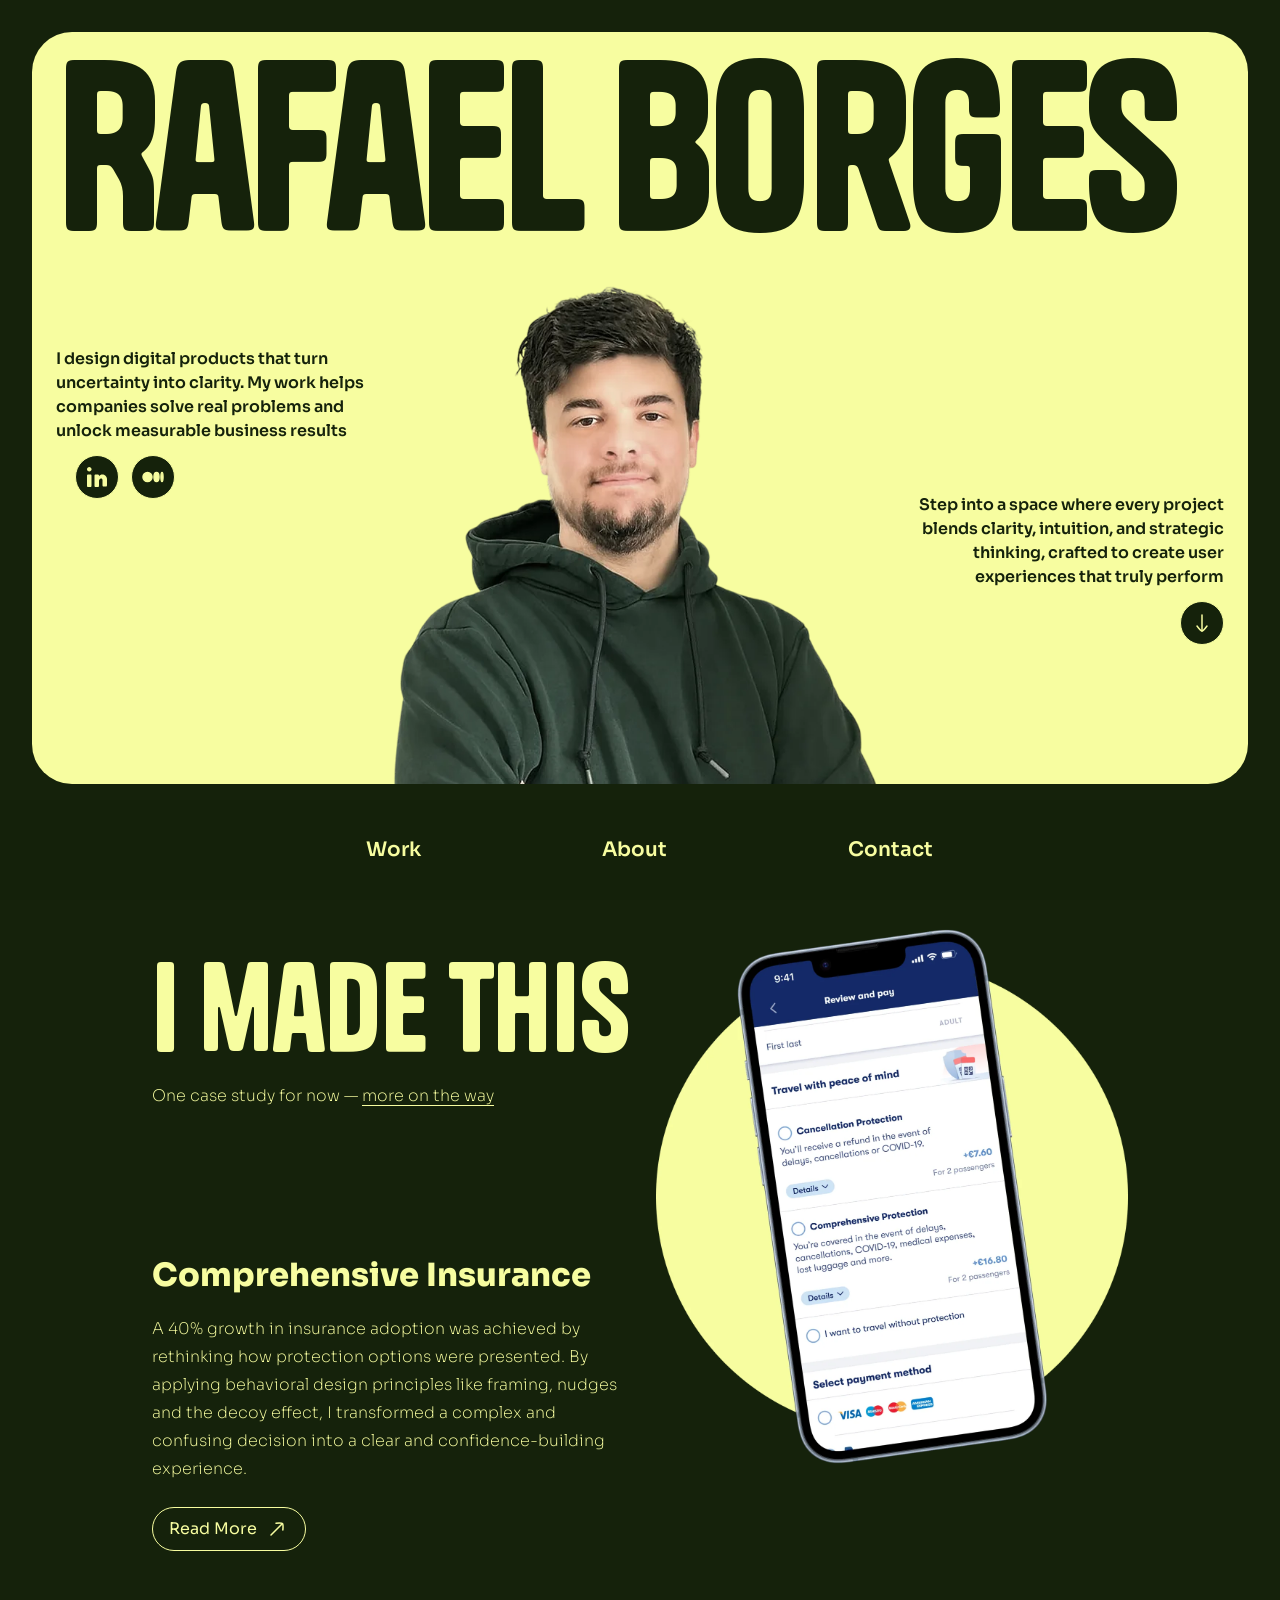
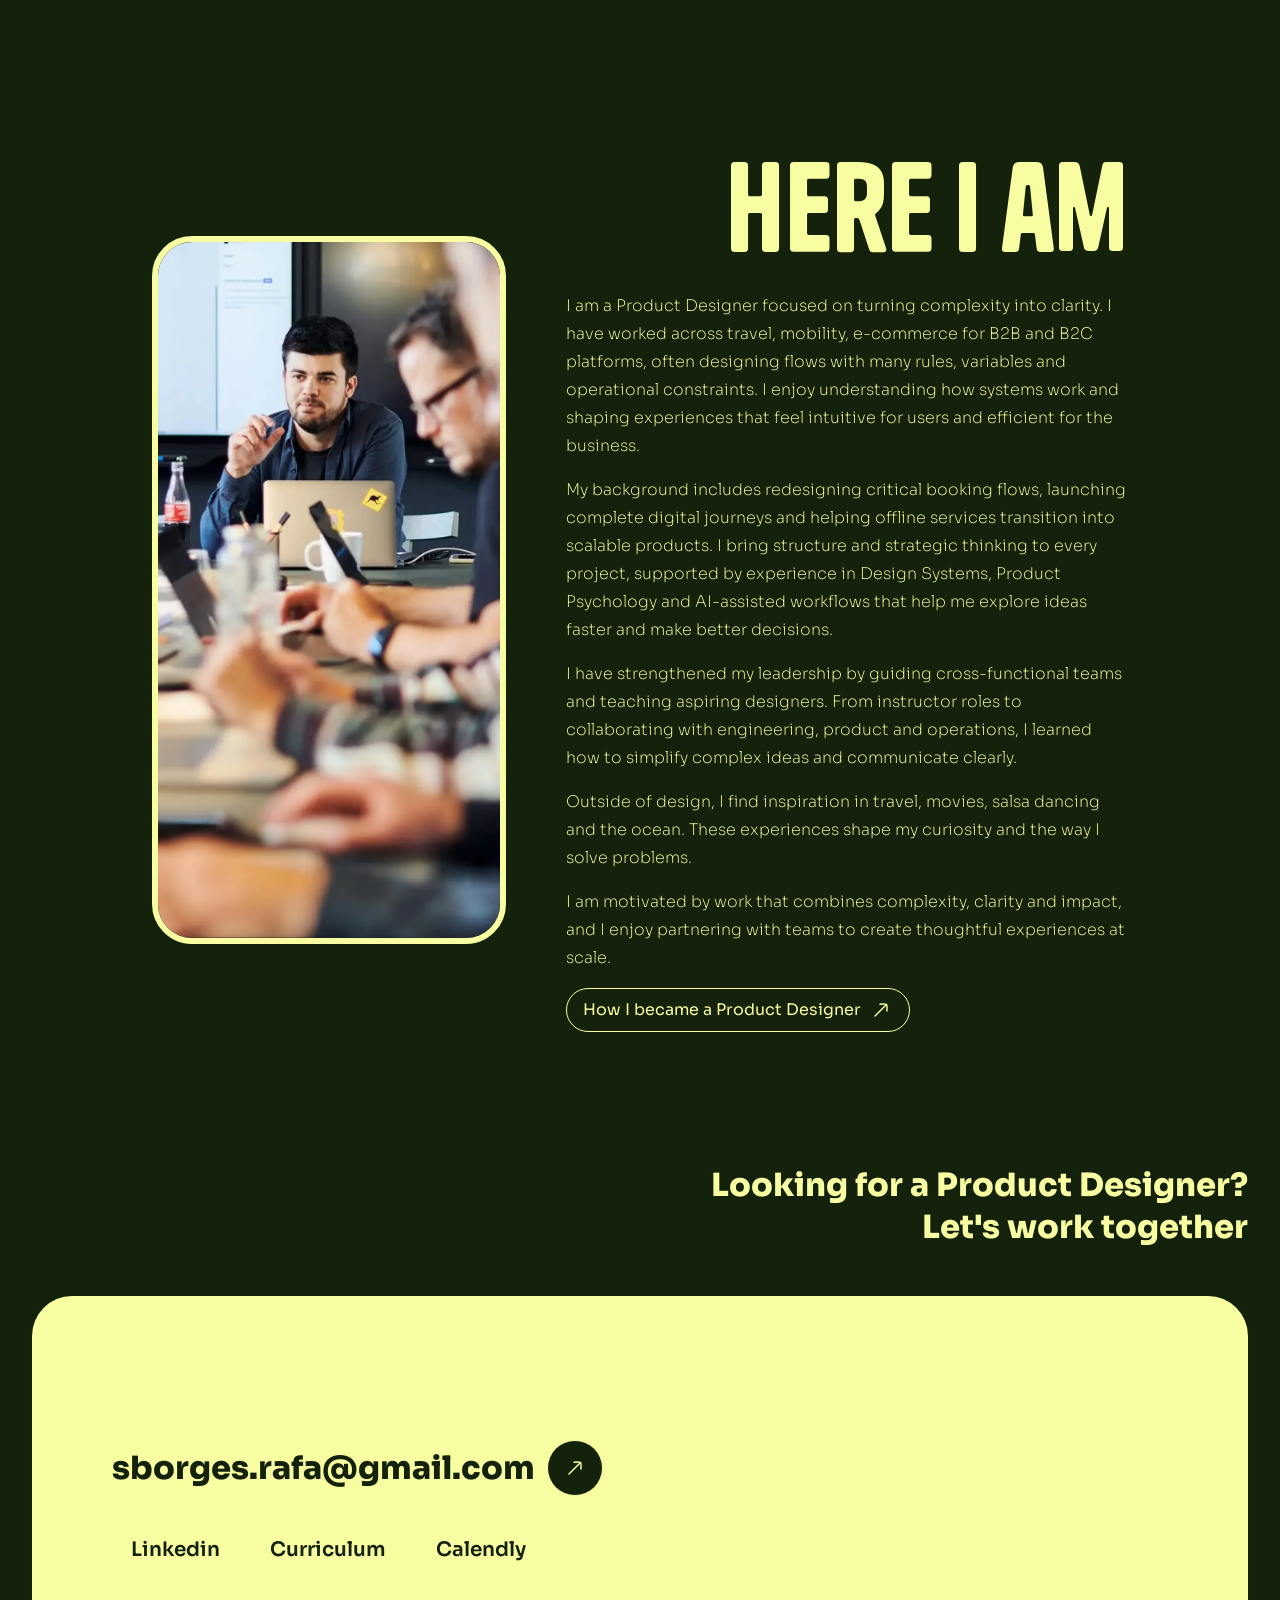
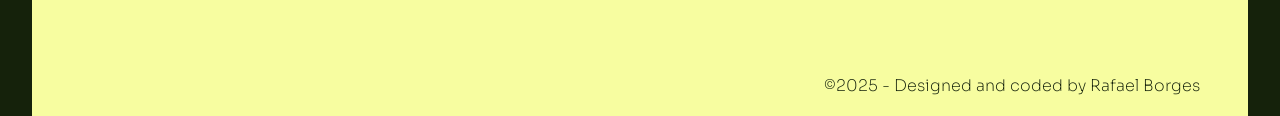
==== commit b2cf9793: "Add type and semantic tokens; unify card; classes for case sections" ====
--- a/index.html
+++ b/index.html
@@ -18,7 +18,7 @@
     <link rel="preconnect" href="https://fonts.googleapis.com" />
     <link rel="preconnect" href="https://fonts.gstatic.com" crossorigin />
     <link
-      href="https://fonts.googleapis.com/css2?family=Sora:wght@100..800&display=swap"
+      href="https://fonts.googleapis.com/css2?family=Sora:wght@200..800&display=swap"
       rel="stylesheet"
     />
 
@@ -48,7 +48,7 @@
     <!-- Header -->
     <header>
       <section id="hero-banner" class="light">
-        <p class="title">Rafael Borges</p>
+        <h1 class="title">Rafael Borges</h1>
 
         <div class="content left">
           <p>
@@ -65,7 +65,7 @@
                 aria-label="Open LinkedIn profile"
                 class="btn-icon dark"
               >
-                <img src="./assets/icons/linkedin.svg" alt="Linkedin Icon" />
+                <img src="./assets/icons/linkedin.svg" alt="" />
               </a>
             </li>
             <li>
@@ -76,24 +76,24 @@
                 class="btn-icon dark"
                 aria-label="Open Medium profile"
               >
-                <img src="./assets/icons/medium.svg" alt="Medium Icon" />
+                <img src="./assets/icons/medium.svg" alt="" />
               </a>
             </li>
           </ul>
         </div>
 
         <div class="content right">
-          <h1>
+          <p>
             Step into a space where every project blends clarity, intuition, and
             strategic thinking, crafted to create user experiences that truly
             perform
-          </h1>
+          </p>
           <ul class="clean-list hide-mobile">
             <li>
               <a href="#work" class="btn-icon dark" aria-label="Go to Work">
                 <img
                   src="./assets/icons/arrow-down.svg"
-                  alt="Arrow Down Icon"
+                  alt=""
                 />
               </a>
             </li>
@@ -120,7 +120,7 @@
         <ul class="clean-list hide-desktop">
           <li>
             <a href="#work" class="btn-icon dark" aria-label="Go to Work">
-              <img src="./assets/icons/arrow-down.svg" alt="Arrow Down Icon" />
+              <img src="./assets/icons/arrow-down.svg" alt="" />
             </a>
           </li>
         </ul>
@@ -163,7 +163,7 @@
               Read More
               <img
                 src="./assets/icons/arrow-up-right.svg"
-                alt="Arrow Up Right Icon"
+                alt=""
               />
             </a>
           </div>
@@ -219,7 +219,7 @@
               Comprehensive Insurance
               <img
                 src="./assets/icons/arrow-up-right.svg"
-                alt="Arrow Up Right Icon"
+                alt=""
               />
             </a>
 
@@ -294,7 +294,7 @@
             How I became a Product Designer
             <img
               src="/assets/icons/arrow-up-right.svg"
-              alt="Arrow Up Right Icon"
+              alt=""
             />
           </a>
         </div>
--- a/styles/style.css
+++ b/styles/style.css
@@ -84,10 +84,47 @@
   --radius-l: 36px;
   --radius-xl: 40px;
 
+  /* Focus ring. Defaults to the yellow for dark surfaces; .light containers
+     flip it to the dark green below, so the ring is always visible against
+     whatever it is sitting on. */
+  --focus-ring: var(--color-primary);
+
   /* Motion */
   --ease: cubic-bezier(0.2, 0.7, 0.2, 1);
   --t-fast: 150ms;
   --t-med: 300ms;
+
+  /* Typefaces */
+  --font-display: "Tanker", system-ui, sans-serif;
+  --font-body: "Sora", sans-serif;
+
+  /* Type scale, named by role rather than by size: the same step is reused at
+     different breakpoints, so a size-based name would go stale the first time
+     one of them moved. 18px is deliberately not here — it appears once, as a
+     <=425 nudge on the contact heading, and is not a step of the scale. */
+  --text-caption: 14px;
+  --text-body: 16px;
+  --text-body-lg: 20px;
+  --text-title-s: 24px;
+  --text-title-m: 32px;
+  --text-title-l: 40px;
+  --text-display-s: 60px;
+  --text-display-m: 72px;
+  --text-display-l: 120px;
+
+  /* Only the ratio is tokenised. The px line-heights elsewhere are tied to the
+     font-size they sit beside and do not generalise, so they stay literal. */
+  --leading-display: 100%;
+
+  /* Semantic colour. One is all the system needs today: a metric that moved the
+     wrong way. 5.92:1 on --color-secondary, so it clears AA for body text but
+     not AAA — keep it for short labels, not paragraphs. */
+  --color-negative: #fd6b6b;
+
+  /* The card border follows the surface, exactly as --focus-ring does: this
+     default suits dark surfaces and .light flips it below. That is what lets a
+     single .card class sit correctly on either ground. */
+  --card-border: var(--color-primary);
 }
 
 /* =========================
@@ -101,6 +138,8 @@
 .light {
   background-color: var(--color-bg-light);
   color: var(--color-text-on-light);
+  --focus-ring: var(--color-secondary);
+  --card-border: var(--color-secondary);
 }
 
 /* <picture> is a wrapper only: display:contents keeps the <img> as the
@@ -120,19 +159,19 @@
    Typography
    ========================= */
 h2 {
-  font-family: "Tanker", system-ui, sans-serif;
-  font-size: 120px;
+  font-family: var(--font-display);
+  font-size: var(--text-display-l);
   font-style: normal;
   font-weight: 400;
-  line-height: 100%;
+  line-height: var(--leading-display);
 }
 
 h3 {
-  font-family: "Sora", sans-serif;
-  font-size: 32px;
+  font-family: var(--font-body);
+  font-size: var(--text-title-m);
   font-style: normal;
   font-weight: 800;
-  line-height: 100%;
+  line-height: var(--leading-display);
 }
 
 /* Class to remove style from ul */
@@ -145,8 +184,8 @@
 body {
   background-color: var(--color-bg-dark);
   color: var(--color-text-on-dark);
-  font-family: "Sora", sans-serif;
-  font-size: 16px;
+  font-family: var(--font-body);
+  font-size: var(--text-body);
   font-style: normal;
   font-weight: 200;
   line-height: 28px;
@@ -171,9 +210,12 @@
   height: 44px;
   gap: 8px;
   border-radius: 100px;
-  border: 1.5px solid var(--color-primary);
-
-  font-size: 16px;
+  /* currentColor, not --color-primary: the colour comes from the surface class,
+     so a .btn on a .light surface gets a dark green border instead of an
+     invisible lime-on-lime one. Identical rendering on dark surfaces. */
+  border: 1.5px solid currentColor;
+
+  font-size: var(--text-body);
   font-style: normal;
   font-weight: 400;
   line-height: 24px;
@@ -190,7 +232,7 @@
 }
 
 .btn:focus-visible {
-  outline: 2px solid orangered;
+  outline: 2px solid var(--focus-ring);
   outline-offset: 2px;
 }
 
@@ -210,7 +252,7 @@
 }
 
 .btn-icon:focus-visible {
-  outline: 2px solid orangered;
+  outline: 2px solid var(--focus-ring);
   outline-offset: 2px;
 }
 
@@ -232,7 +274,7 @@
 }
 
 .btn-link:focus-visible {
-  outline: 2px solid var(--color-primary);
+  outline: 2px solid var(--focus-ring);
   outline-offset: 4px;
   border-radius: 4px;
 }
@@ -245,7 +287,7 @@
   align-items: center;
   border-radius: 100px;
   height: 44px;
-  font-size: 20px;
+  font-size: var(--text-body-lg);
   font-style: normal;
   font-weight: 600;
   line-height: 24px;
@@ -256,7 +298,7 @@
 .btn-menu.small {
   padding: 4px 8px;
   height: auto;
-  font-size: 14px;
+  font-size: var(--text-caption);
   font-style: normal;
   font-weight: 300;
   line-height: normal;
@@ -269,13 +311,18 @@
 }
 
 .btn-menu:focus-visible {
-  outline: 2px solid orangered;
+  outline: 2px solid var(--focus-ring);
   outline-offset: 2px;
 }
 
 /* =========================
    Card
    ========================= */
+/* One card for both grounds. It used to be two classes that differed only in
+   border-colour — and the names were inverted, since .card-light was the
+   variant for DARK surfaces. --card-border does that job now, flipped by
+   .light the same way --focus-ring is. A card nested inside a .light block
+   inherits the flip, which is the behaviour you want. */
 .card {
   display: flex;
   flex-direction: column;
@@ -286,20 +333,7 @@
   flex: 1 0 0;
 
   border-radius: 24px;
-  border: 1.5px solid var(--color-secondary);
-}
-
-.card-light {
-  display: flex;
-  flex-direction: column;
-  align-items: flex-start;
-  min-width: 210px;
-  padding: 12px 16px;
-  gap: 16px;
-  flex: 1 0 0;
-
-  border-radius: 24px;
-  border: 1.5px solid var(--color-primary);
+  border: 1.5px solid var(--card-border);
 }
 
 /* =========================
@@ -338,7 +372,7 @@
 }
 
 #hero-banner .title {
-  font-family: "Tanker", system-ui, sans-serif;
+  font-family: var(--font-display);
   font-weight: 400;
   letter-spacing: -0.03em;
 
@@ -361,14 +395,7 @@
 }
 
 #hero-banner p {
-  font-size: 16px;
-  font-style: normal;
-  font-weight: 600;
-  line-height: 24px;
-}
-
-#hero-banner h1 {
-  font-size: 16px;
+  font-size: var(--text-body);
   font-style: normal;
   font-weight: 600;
   line-height: 24px;
@@ -507,7 +534,7 @@
    mockup can encroach on it, which is the point of the composition */
 #work .work-note {
   margin-top: 16px;
-  font-size: 16px;
+  font-size: var(--text-body);
   font-weight: 200;
   line-height: 24px;
   max-width: 40ch;
@@ -662,7 +689,7 @@
 }
 
 #contact .email-link:focus-visible {
-  outline: 2px solid var(--color-secondary);
+  outline: 2px solid var(--focus-ring);
   outline-offset: 6px;
 }
 
@@ -710,6 +737,7 @@
 }
 
 .case-modal__content {
+  --focus-ring: var(--color-secondary);
   position: relative;
   z-index: 1;
   max-width: 520px;
@@ -766,7 +794,9 @@
 
 .btn.secondary {
   background: transparent;
-  border: 1px solid var(--color-primary);
+  /* .btn already borders with currentColor; this variant only drops the
+     surface background, so it reads as the quieter of two adjacent actions. */
+  border: 1.5px solid currentColor;
   color: inherit;
 }
 
@@ -834,7 +864,7 @@
   }
 
   .btn-menu {
-    font-size: 16px;
+    font-size: var(--text-body);
   }
 
   nav {
@@ -880,15 +910,11 @@
   .card {
     min-width: 300px;
   }
-
-  .card-light {
-    min-width: 300px;
-  }
 }
 
 @media (max-width: 768px) {
   h2 {
-    font-size: 72px;
+    font-size: var(--text-display-m);
   }
 
   header {
@@ -1071,7 +1097,7 @@
   }
 
   #contact .email h3 {
-    font-size: 20px;
+    font-size: var(--text-body-lg);
   }
 
   #contact .btn-icon {
@@ -1082,7 +1108,7 @@
 
 @media (max-width: 425px) {
   body {
-    font-size: 16px;
+    font-size: var(--text-body);
     font-style: normal;
     font-weight: 200;
     line-height: 24px;
@@ -1108,7 +1134,7 @@
     justify-content: flex-start;
     align-items: center;
     height: 44px;
-    font-size: 20px;
+    font-size: var(--text-body-lg);
     font-style: normal;
     font-weight: 600;
     line-height: 24px;
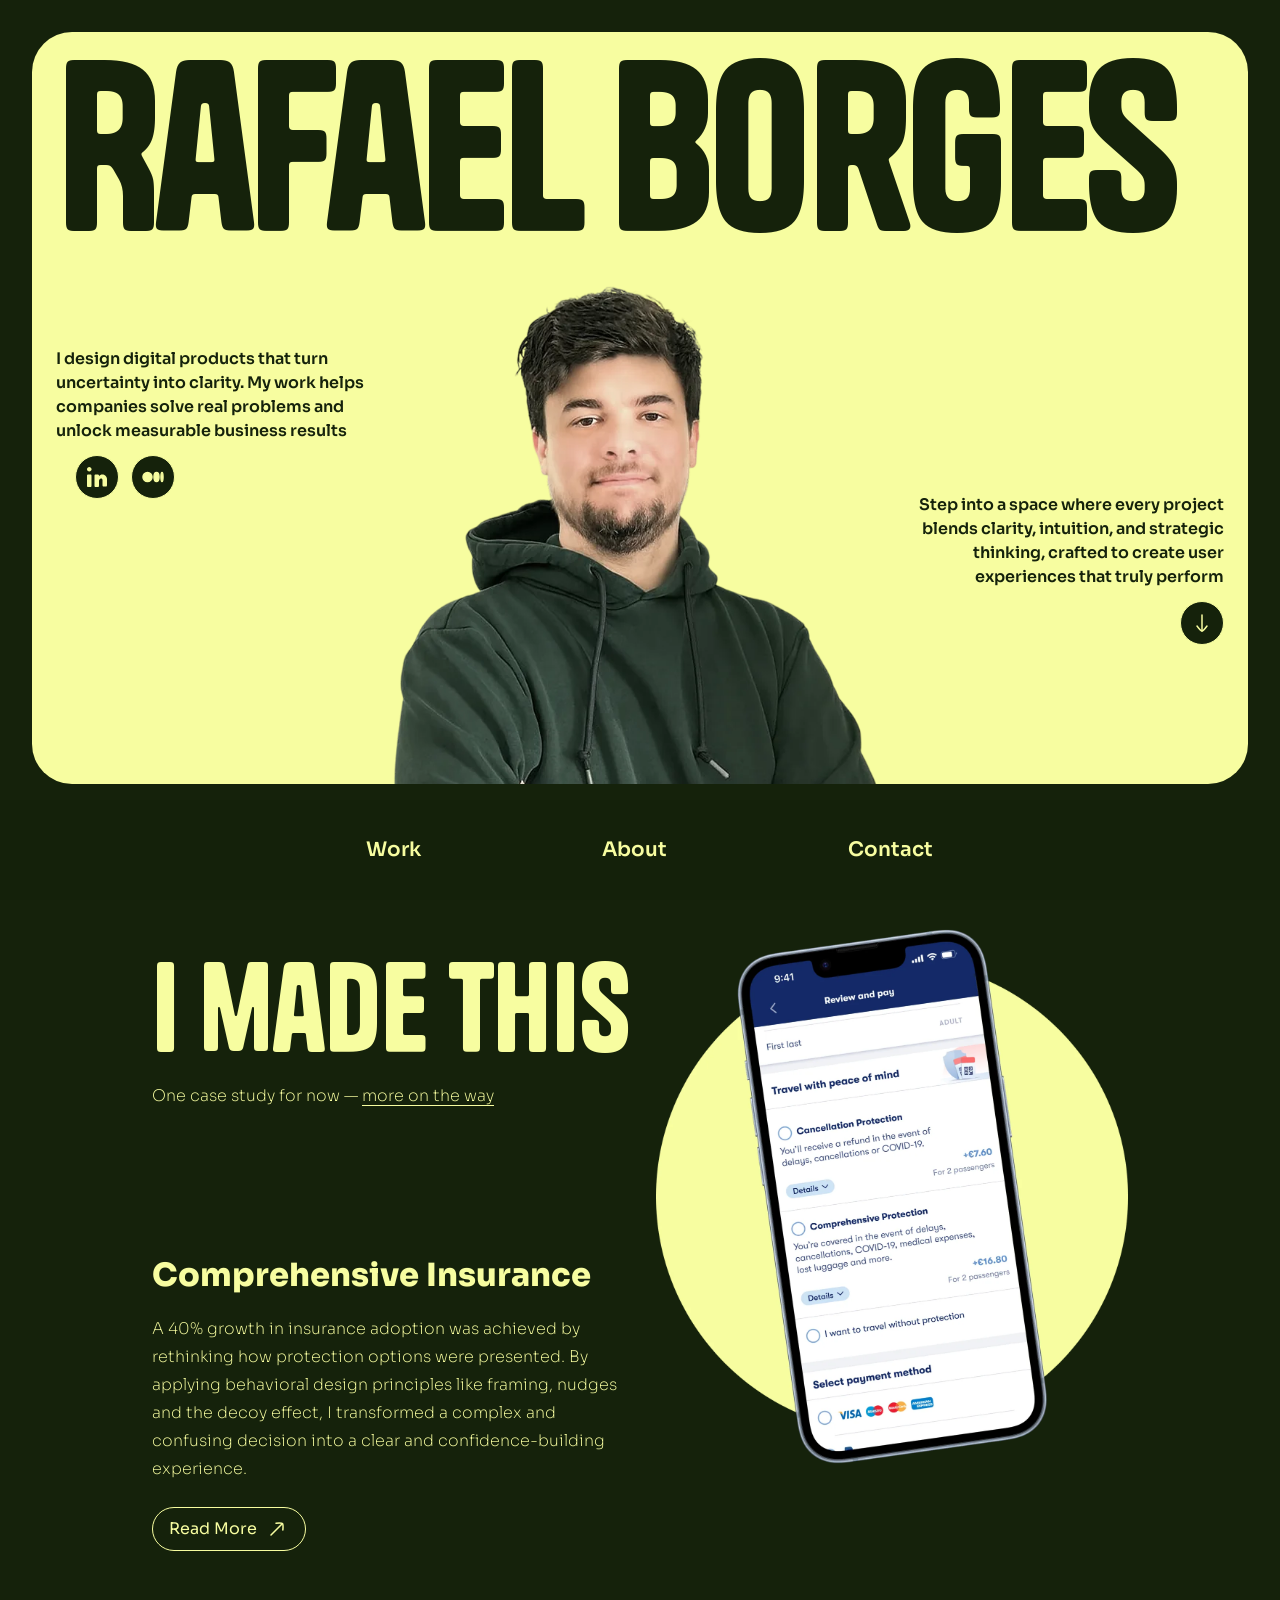
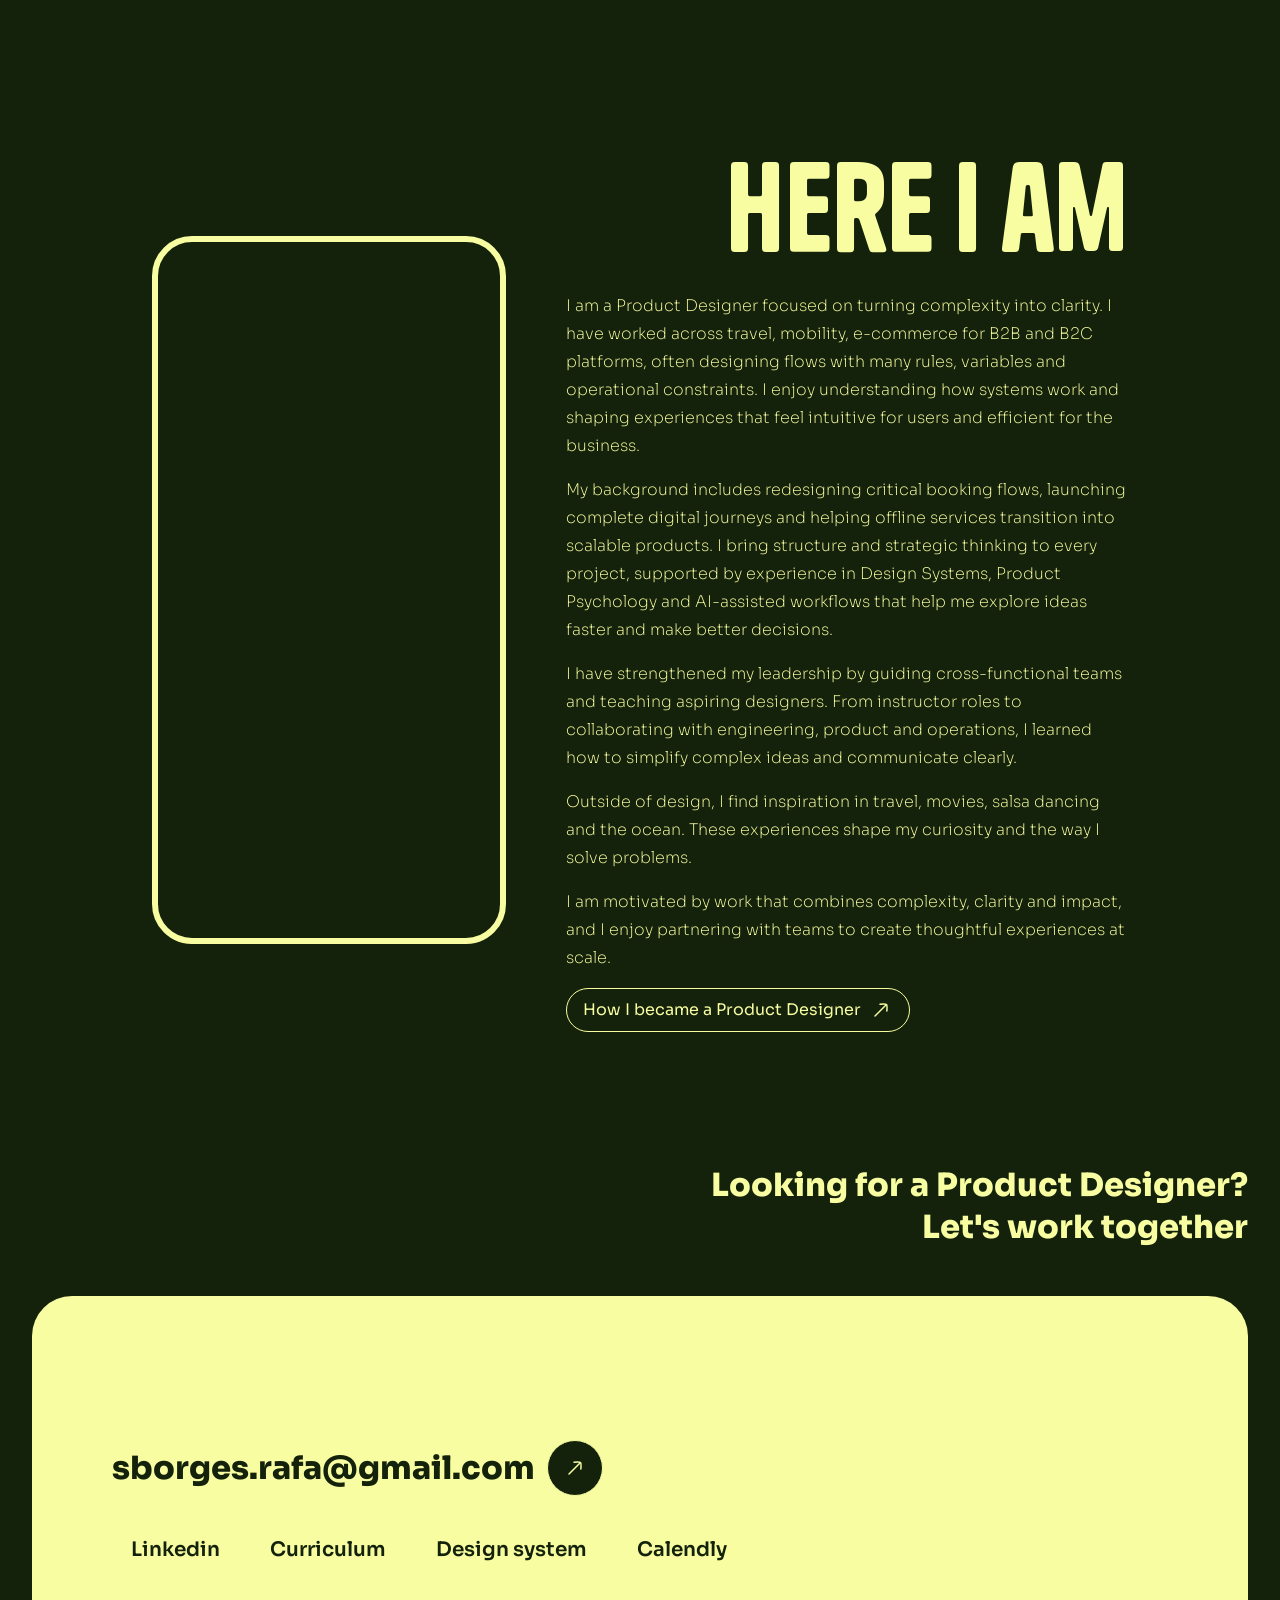
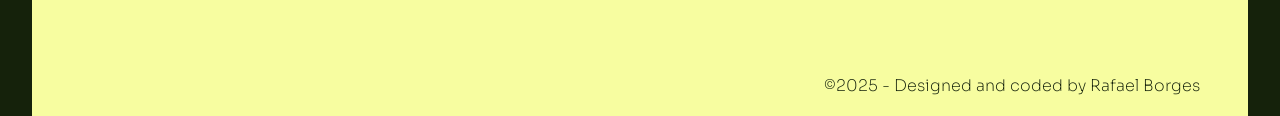
==== commit a8e2dde0: "Design system: tokens, components, states, and a published reference Adds a design system reference " ====
--- a/index.html
+++ b/index.html
@@ -24,18 +24,18 @@
 
     <script>
       (function () {
-        // Só aplica essa lógica se a URL tiver hash: ex: index.html#about
+        // Only runs when the URL carries a hash, e.g. index.html#about
         if (window.location.hash) {
           document.documentElement.classList.add("hash-loading");
 
           window.addEventListener("load", function () {
             var target = document.querySelector(window.location.hash);
             if (target) {
-              // garante que o scroll vai direto pra seção alvo, sem smooth
+              // jump straight to the target section, no smooth scroll
               target.scrollIntoView({ behavior: "auto", block: "start" });
             }
 
-            // mostra a página depois de reposicionar
+            // reveal the page once it has been repositioned
             document.documentElement.classList.remove("hash-loading");
             document.documentElement.classList.add("hash-loaded");
           });
@@ -56,7 +56,7 @@
             work helps companies solve real problems and unlock measurable
             business results
           </p>
-          <ul class="clean-list hide">
+          <ul class="clean-list u-hide-below-1024">
             <li>
               <a
                 href="https://www.linkedin.com/in/sborgesrafa/"
@@ -88,7 +88,7 @@
             strategic thinking, crafted to create user experiences that truly
             perform
           </p>
-          <ul class="clean-list hide-mobile">
+          <ul class="clean-list hero-cue--inline">
             <li>
               <a href="#work" class="btn-icon dark" aria-label="Go to Work">
                 <img
@@ -117,7 +117,7 @@
           </picture>
         </div>
 
-        <ul class="clean-list hide-desktop">
+        <ul class="clean-list hero-cue--overlay">
           <li>
             <a href="#work" class="btn-icon dark" aria-label="Go to Work">
               <img src="./assets/icons/arrow-down.svg" alt="" />
@@ -343,6 +343,9 @@
             </a>
           </li>
           <li>
+            <a href="/design-system/" class="btn-menu">Design system</a>
+          </li>
+          <li>
             <a
               href="https://calendly.com/rafael-sborges/new-meeting"
               target="_blank"
@@ -377,7 +380,7 @@
         function setActive(current) {
           menuLinks.forEach(function (link) {
             const on = !!current && link === current.link;
-            link.classList.toggle("active", on);
+            link.classList.toggle("is-current", on);
             if (on) link.setAttribute("aria-current", "true");
             else link.removeAttribute("aria-current");
           });
@@ -421,27 +424,32 @@
 
     <script>
       (function () {
-        // pega só links que apontam para âncoras na MESMA página (#work, #about, etc)
+        // only links pointing at anchors on THIS page (#work, #about, etc)
         const internalLinks = document.querySelectorAll('a[href^="#"]');
+
+        // This scroll is driven by JS, so the CSS reduced-motion guard cannot
+        // reach it — the preference has to be read here. Checked per click
+        // rather than once, so it follows the setting if it changes.
+        const reduceMotion = window.matchMedia("(prefers-reduced-motion: reduce)");
 
         internalLinks.forEach((link) => {
           link.addEventListener("click", function (event) {
             const hash = this.getAttribute("href");
 
-            // só hash puro (#algo). Ignora links vazios ou só "#"
+            // bare hashes only; ignore empty hrefs and a lone "#"
             if (!hash || hash === "#") return;
 
             const target = document.querySelector(hash);
             if (!target) return;
 
-            event.preventDefault(); // impede o scroll instantâneo padrão
+            event.preventDefault(); // suppress the default instant jump
 
             target.scrollIntoView({
-              behavior: "smooth",
+              behavior: reduceMotion.matches ? "auto" : "smooth",
               block: "start",
             });
 
-            // opcional: atualiza a URL com o hash
+            // keep the URL in step with where we scrolled
             history.pushState(null, "", hash);
           });
         });
--- a/styles/style.css
+++ b/styles/style.css
@@ -42,7 +42,7 @@
 
 ul {
   margin: 0;
-  padding-left: 1.2rem; /* controla a posição da bullet */
+  padding-left: 1.2rem; /* controls where the bullet sits */
   list-style-position: outside;
 }
 
@@ -56,7 +56,6 @@
 
   /* Transparency */
   --transparency-primary: hsla(64, 96%, 81%, 0.3);
-  --transparency-secondary: hsla(95, 50%, 9%, 0.3);
   /* the sticky nav sits over both themes; 0.85 keeps the blur but holds the
      labels at 9.8:1 even where the light hero/footer passes underneath */
   --nav-scrim: hsla(95, 50%, 9%, 0.85);
@@ -67,27 +66,52 @@
   --color-bg-light: var(--color-primary);
   --color-text-on-light: var(--color-secondary);
 
-  /* Spacing */
+  /* Spacing. The number is the multiple of 4, so the gaps in the sequence are
+     meaningful rather than missing: 28px (7) is not used anywhere, and 36px (9)
+     was dropped because nothing referenced it.
+
+     This scale governs COMPONENT rhythm — padding, gaps and margins inside
+     buttons, cards, modals and content blocks. Section-scale numbers
+     (56, 60, 64, 80, 92, 100, 120, 176, 208px) stay literal on purpose: each
+     appears once or twice in an unrelated place, so tokenising them would
+     invent a shared rhythm that does not exist. If a new value repeats three
+     or more times across components, add it here instead. */
+  --space-1: 4px;
   --space-2: 8px;
   --space-3: 12px;
   --space-4: 16px;
+  --space-5: 20px;
   --space-6: 24px;
   --space-8: 32px;
-  --space-9: 36px;
   --space-10: 40px;
-  --space-11: 44px;
   --space-12: 48px;
 
-  /* Radius */
+  /* Not spacing: this is the interactive control height, and it is 44px because
+     that is the WCAG 2.5.5 minimum touch target, not because it is a step of
+     the scale. It used to be filed as --space-11, which is why the scale looked
+     like it had a step nothing ever used. The icon button is square, so it
+     takes this on both axes. */
+  --control-height: 44px;
+
+  /* Radius. 36px (l) was declared and never referenced, so it is gone; the gap
+     in the sizes is real rather than an oversight. */
   --radius-s: 28px;
   --radius-m: 32px;
-  --radius-l: 36px;
   --radius-xl: 40px;
 
   /* Focus ring. Defaults to the yellow for dark surfaces; .light containers
      flip it to the dark green below, so the ring is always visible against
      whatever it is sitting on. */
   --focus-ring: var(--color-primary);
+
+  /* Interaction feedback. Three states, one language: the control fades rather
+     than changing colour, so it works identically on both surfaces. Disabled is
+     0.5 rather than lower because at that value the yellow still clears 4.8:1 on
+     the dark ground — WCAG exempts inactive controls from contrast, but a
+     disabled label you cannot read is still a bad label. */
+  --opacity-hover: 0.8;
+  --opacity-active: 0.65;
+  --opacity-disabled: 0.5;
 
   /* Motion */
   --ease: cubic-bezier(0.2, 0.7, 0.2, 1);
@@ -204,11 +228,11 @@
      so a background on .btn would win by source order and blank them out. */
   font-family: inherit;
   cursor: pointer;
-  padding: 8px 16px;
+  padding: var(--space-2) var(--space-4);
   justify-content: center;
   align-items: center;
-  height: 44px;
-  gap: 8px;
+  height: var(--control-height);
+  gap: var(--space-2);
   border-radius: 100px;
   /* currentColor, not --color-primary: the colour comes from the surface class,
      so a .btn on a .light surface gets a dark green border instead of an
@@ -221,6 +245,8 @@
   line-height: 24px;
   text-decoration: none;
   color: inherit;
+
+  transition: opacity var(--t-fast) var(--ease);
 }
 
 .btn.dark {
@@ -228,7 +254,20 @@
 }
 
 .btn:hover {
-  opacity: 0.8;
+  opacity: var(--opacity-hover);
+}
+
+.btn:active {
+  opacity: var(--opacity-active);
+}
+
+/* :disabled covers real <button>s; [aria-disabled] covers the anchors that are
+   styled as buttons, which cannot carry the disabled attribute. */
+.btn:disabled,
+.btn[aria-disabled="true"] {
+  opacity: var(--opacity-disabled);
+  cursor: not-allowed;
+  pointer-events: none;
 }
 
 .btn:focus-visible {
@@ -239,16 +278,29 @@
 /* Icon Button */
 .btn-icon {
   display: flex;
-  width: 44px;
-  height: 44px;
+  width: var(--control-height);
+  height: var(--control-height);
   justify-content: center;
   align-items: center;
   border-radius: 100px;
   border: 1.5px solid var(--color-primary);
+
+  transition: opacity var(--t-fast) var(--ease);
 }
 
 .btn-icon:hover {
-  opacity: 0.8;
+  opacity: var(--opacity-hover);
+}
+
+.btn-icon:active {
+  opacity: var(--opacity-active);
+}
+
+.btn-icon:disabled,
+.btn-icon[aria-disabled="true"] {
+  opacity: var(--opacity-disabled);
+  cursor: not-allowed;
+  pointer-events: none;
 }
 
 .btn-icon:focus-visible {
@@ -267,10 +319,24 @@
   cursor: pointer;
   text-decoration: underline;
   text-underline-offset: 4px;
+
+  transition: opacity var(--t-fast) var(--ease);
 }
 
 .btn-link:hover {
-  opacity: 0.8;
+  opacity: var(--opacity-hover);
+}
+
+.btn-link:active {
+  opacity: var(--opacity-active);
+}
+
+.btn-link:disabled,
+.btn-link[aria-disabled="true"] {
+  opacity: var(--opacity-disabled);
+  cursor: not-allowed;
+  pointer-events: none;
+  text-decoration: none;
 }
 
 .btn-link:focus-visible {
@@ -282,21 +348,28 @@
 /* Menu Button */
 .btn-menu {
   display: flex;
-  padding: 8px 16px;
+  padding: var(--space-2) var(--space-4);
   justify-content: center;
   align-items: center;
   border-radius: 100px;
-  height: 44px;
+  height: var(--control-height);
   font-size: var(--text-body-lg);
   font-style: normal;
   font-weight: 600;
   line-height: 24px;
   text-decoration: none;
   color: inherit;
+
+  /* Two speeds, deliberately. Opacity is direct feedback for the pointer, so it
+     is fast. The background is the .is-current pill, which the scroll-spy sets as
+     the page moves rather than in response to a click — ambient state reads
+     better a little slower. */
+  transition: opacity var(--t-fast) var(--ease),
+    background-color var(--t-med) var(--ease);
 }
 
 .btn-menu.small {
-  padding: 4px 8px;
+  padding: var(--space-1) var(--space-2);
   height: auto;
   font-size: var(--text-caption);
   font-style: normal;
@@ -307,7 +380,18 @@
 }
 
 .btn-menu:hover {
-  opacity: 0.8;
+  opacity: var(--opacity-hover);
+}
+
+.btn-menu:active {
+  opacity: var(--opacity-active);
+}
+
+.btn-menu:disabled,
+.btn-menu[aria-disabled="true"] {
+  opacity: var(--opacity-disabled);
+  cursor: not-allowed;
+  pointer-events: none;
 }
 
 .btn-menu:focus-visible {
@@ -328,8 +412,8 @@
   flex-direction: column;
   align-items: flex-start;
   min-width: 210px;
-  padding: 12px 16px;
-  gap: 16px;
+  padding: var(--space-3) var(--space-4);
+  gap: var(--space-4);
   flex: 1 0 0;
 
   border-radius: 24px;
@@ -340,7 +424,7 @@
    Header / Hero
    ========================= */
 header {
-  padding: 48px 48px 24px 48px;
+  padding: var(--space-12) var(--space-12) var(--space-6) var(--space-12);
   display: flex;
   flex-direction: column;
   justify-content: center;
@@ -364,7 +448,7 @@
   container-name: hero;
 
   display: grid;
-  padding: 24px 24px 0px 24px;
+  padding: var(--space-6) var(--space-6) 0px var(--space-6);
   border-radius: var(--radius-xl);
   grid-template-rows: 2fr repeat(3, minmax(0, 1fr));
   grid-template-columns: repeat(7, minmax(0, 1fr));
@@ -404,7 +488,7 @@
 #hero-banner .content {
   display: flex;
   flex-direction: column;
-  gap: 12px;
+  gap: var(--space-3);
   align-self: stretch;
 }
 
@@ -447,10 +531,16 @@
 #hero-banner ul {
   display: flex;
   align-items: flex-start;
-  gap: 12px;
-}
-
-#hero-banner .hide-desktop {
+  gap: var(--space-3);
+}
+
+/* The scroll cue exists twice in the markup: once inline at the end of the
+   right-hand copy, once pinned bottom-right over the photo. Exactly one is ever
+   rendered. These were .hide-mobile / .hide-desktop, which described when each
+   disappears rather than what either one is. */
+/* stays scoped to the hero: `#hero-banner ul` is (1,1,0), so a bare class at
+   (0,1,0) would lose to it and the cue would never hide. */
+#hero-banner .hero-cue--overlay {
   display: none;
 }
 
@@ -476,7 +566,9 @@
   -webkit-backdrop-filter: blur(10px);
 }
 
-.btn-menu.active {
+/* set by the scroll-spy, alongside aria-current="true". Named .is-current, not
+   .active, so it cannot be confused with the :active pressed state below. */
+.btn-menu.is-current {
   background-color: var(--transparency-primary);
   border-radius: 100px;
 }
@@ -533,7 +625,7 @@
 /* only the caption is constrained; the h2 runs as wide as it needs so the
    mockup can encroach on it, which is the point of the composition */
 #work .work-note {
-  margin-top: 16px;
+  margin-top: var(--space-4);
   font-size: var(--text-body);
   font-weight: 200;
   line-height: 24px;
@@ -546,8 +638,8 @@
   width: 100%;
   flex: 1;
   min-height: 0;
-  padding: 24px 120px 64px;
-  gap: 32px;
+  padding: var(--space-6) 120px 64px;
+  gap: var(--space-8);
   grid-template-rows: repeat(1, minmax(0, 1fr));
   grid-template-columns: repeat(2, minmax(0, 1fr));
 }
@@ -560,7 +652,7 @@
   flex-direction: column;
   justify-content: flex-end;
   align-items: flex-start;
-  gap: 24px;
+  gap: var(--space-6);
   flex: 1 0 0;
   align-self: stretch;
   grid-row: 1 / span 1;
@@ -585,11 +677,11 @@
   min-height: calc(100vh - 100px);
   min-height: calc(100svh - 100px);
   /* top matches #work .work-intro's 48px so anchor landings are consistent */
-  padding: 48px 120px 100px;
+  padding: var(--space-12) 120px 100px;
 
   display: grid;
   align-content: start;
-  row-gap: 24px;
+  row-gap: var(--space-6);
   column-gap: 60px;
   /* row 2 is flexible so .working (which spans both rows) puts its height
      contribution THERE. With two auto rows the photo inflated row 1 and
@@ -626,7 +718,7 @@
   justify-content: flex-start;
   align-items: flex-start;
   align-self: stretch;
-  gap: 16px;
+  gap: var(--space-4);
   flex: 1 0 0;
 
   grid-row: 2 / span 1;
@@ -638,12 +730,12 @@
    ========================= */
 #contact {
   width: 100%;
-  padding: 48px 48px 0px 48px;
+  padding: var(--space-12) var(--space-12) 0px var(--space-12);
   display: flex;
   flex-direction: column;
   justify-content: center;
   align-items: center;
-  gap: 48px;
+  gap: var(--space-12);
 }
 
 #contact .title {
@@ -663,7 +755,7 @@
   flex-direction: column;
   justify-content: center;
   align-items: flex-start;
-  gap: 32px;
+  gap: var(--space-8);
   align-self: center;
   border-radius: 40px 40px 0 0;
 }
@@ -680,12 +772,20 @@
   flex-direction: row;
   align-items: center;
   flex-wrap: wrap;
-  gap: 12px;
+  gap: var(--space-3);
   border-radius: 100px;
 }
 
+#contact .email-link {
+  transition: opacity var(--t-fast) var(--ease);
+}
+
 #contact .email-link:hover {
-  opacity: 0.8;
+  opacity: var(--opacity-hover);
+}
+
+#contact .email-link:active {
+  opacity: var(--opacity-active);
 }
 
 #contact .email-link:focus-visible {
@@ -703,7 +803,8 @@
   flex-direction: row;
   justify-content: space-around;
   gap: 18px;
-  margin-left: -16px;
+  /* pulls the row back over the first link's own padding */
+  margin-left: calc(var(--space-4) * -1);
 }
 
 #contact .banner p {
@@ -723,7 +824,6 @@
   align-items: center;
   justify-content: center;
   z-index: 9999;
-  display: none;
 }
 
 .case-modal.is-visible {
@@ -742,7 +842,7 @@
   z-index: 1;
   max-width: 520px;
   width: 90%;
-  padding: 24px 24px 20px;
+  padding: var(--space-6) var(--space-6) var(--space-5);
   border-radius: 16px;
   background: var(--color-bg-light, #ffffff);
   color: var(--color-text-on-light, #111111);
@@ -750,7 +850,7 @@
 }
 
 .case-modal__content h3 {
-  margin: 0 0 12px;
+  margin: 0 0 var(--space-3);
   font-size: 1.4rem;
 }
 
@@ -761,9 +861,9 @@
 }
 
 .case-modal__actions {
-  margin-top: 16px;
-  display: flex;
-  gap: 12px;
+  margin-top: var(--space-4);
+  display: flex;
+  gap: var(--space-3);
   flex-wrap: wrap;
 }
 
@@ -782,6 +882,8 @@
   font-size: 18px;
   cursor: pointer;
   color: inherit;
+
+  transition: background-color var(--t-fast) var(--ease);
 }
 
 .case-modal__close:hover {
@@ -806,28 +908,28 @@
 
 @media (max-width: 1440px) {
   header {
-    padding: 32px 32px 16px 32px;
+    padding: var(--space-8) var(--space-8) var(--space-4) var(--space-8);
   }
 
   main {
-    padding: 0px 32px;
+    padding: 0px var(--space-8);
   }
 
   #contact {
-    padding: 32px 32px 0px 32px;
+    padding: var(--space-8) var(--space-8) 0px var(--space-8);
   }
 }
 
 @media (max-width: 1024px) {
   #hero-banner {
     aspect-ratio: 3/1.65;
-    margin-bottom: 8px;
+    margin-bottom: var(--space-2);
     /* same 50/50 rule as portrait tablets: the photo track's 50% growth limit
        is filled before the 1fr spacer, so the photo takes half the card when
        there is room and the spacer bottom-aligns the copy just above it;
        when the copy grows the spacer collapses and the photo shrinks. */
     grid-template-rows: auto minmax(0, 1fr) auto auto minmax(0, 50%);
-    row-gap: 16px;
+    row-gap: var(--space-4);
   }
 
   /* On a wide card the 50/50 is horizontal, not vertical: the photo is square,
@@ -839,7 +941,7 @@
     grid-column: 5 / -1;
     align-items: flex-end;
     text-align: right;
-    margin-top: 16px;
+    margin-top: var(--space-4);
   }
 
   #hero-banner .right {
@@ -847,7 +949,7 @@
     grid-column: 5 / -1;
     align-items: flex-end;
     text-align: right;
-    margin-bottom: 16px;
+    margin-bottom: var(--space-4);
   }
 
   #hero-banner .center {
@@ -859,8 +961,12 @@
     object-position: bottom left;
   }
 
-  #hero-banner .hide {
-    display: none;
+  /* A real utility: the name states the breakpoint and it is not scoped to any
+     parent, so it works anywhere. !important is deliberate — a utility exists to
+     override the component rules it is layered over, and here it has to beat
+     `#hero-banner ul` at (1,1,0). */
+  .u-hide-below-1024 {
+    display: none !important;
   }
 
   .btn-menu {
@@ -889,7 +995,7 @@
   }
 
   #work .case-cover {
-    padding: 24px 40px 56px;
+    padding: var(--space-6) var(--space-10) 56px;
   }
 
   #work .work-intro {
@@ -902,9 +1008,9 @@
   }
 
   #about {
-    padding: 48px 40px 80px;
-    row-gap: 24px;
-    column-gap: 32px;
+    padding: var(--space-12) var(--space-10) 80px;
+    row-gap: var(--space-6);
+    column-gap: var(--space-8);
   }
 
   .card {
@@ -918,19 +1024,19 @@
   }
 
   header {
-    padding: 16px 16px 8px 16px;
+    padding: var(--space-4) var(--space-4) var(--space-2) var(--space-4);
   }
 
   #hero-banner {
     aspect-ratio: 3/2;
-    padding: 16px 16px 0px 16px;
+    padding: var(--space-4) var(--space-4) 0px var(--space-4);
     border-radius: var(--radius-m);
     /* same 50/50 rule as portrait tablets: the photo track's 50% growth limit
        is filled before the 1fr spacer, so the photo takes half the card when
        there is room and the spacer bottom-aligns the copy just above it;
        when the copy grows the spacer collapses and the photo shrinks. */
     grid-template-rows: auto minmax(0, 1fr) auto auto minmax(0, 50%);
-    row-gap: 16px;
+    row-gap: var(--space-4);
   }
 
   /* On a wide card the 50/50 is horizontal, not vertical: the photo is square,
@@ -942,7 +1048,7 @@
     grid-column: 5 / -1;
     align-items: flex-end;
     text-align: right;
-    margin-top: 16px;
+    margin-top: var(--space-4);
   }
 
   #hero-banner .right {
@@ -950,7 +1056,7 @@
     grid-column: 5 / -1;
     align-items: flex-end;
     text-align: right;
-    margin-bottom: 16px;
+    margin-bottom: var(--space-4);
   }
 
   #hero-banner .center {
@@ -963,21 +1069,18 @@
   }
 
   #work .case-cover {
-    gap: 16px;
+    gap: var(--space-4);
   }
 
   #work .case-cover .content {
     padding-top: 176px;
-  }
-
-  #work .case-cover .content {
     padding-bottom: 0%;
   }
 
   #about {
     grid-template-rows: auto 240px auto;
     grid-template-columns: repeat(5, minmax(0, 1fr));
-    gap: 24px;
+    gap: var(--space-6);
   }
 
   #about h2 {
@@ -993,29 +1096,29 @@
   }
 
   #about .content {
-    gap: 12px;
+    gap: var(--space-3);
 
     grid-row: 3 / span 1;
     grid-column: 1 / span 5;
   }
 
   #contact {
-    padding: 16px 16px 0px 16px;
+    padding: var(--space-4) var(--space-4) 0px var(--space-4);
   }
 
   #contact .banner {
-    padding: 0 32px;
-    gap: 16px;
+    padding: 0 var(--space-8);
+    gap: var(--space-4);
   }
 }
 
 @media (max-width: 600px) {
   #hero-banner {
     aspect-ratio: 3/4;
-    padding: 16px 16px 0px 16px;
+    padding: var(--space-4) var(--space-4) 0px var(--space-4);
     border-radius: var(--radius-s);
     grid-template-rows: auto auto auto minmax(0, 1fr);
-    row-gap: 16px;
+    row-gap: var(--space-4);
   }
 
   #hero-banner .left {
@@ -1024,7 +1127,7 @@
     align-items: flex-start;
     text-align: left;
     /* extra air above the pair; the 16px row-gap still separates the two */
-    margin-top: 16px;
+    margin-top: var(--space-4);
   }
 
   #hero-banner .right {
@@ -1032,7 +1135,7 @@
     grid-column: 1 / -1;
     align-items: flex-start;
     text-align: left;
-    margin-bottom: 16px;
+    margin-bottom: var(--space-4);
   }
 
   #hero-banner .center {
@@ -1041,11 +1144,11 @@
     grid-column: 1 / -1;
   }
 
-  #hero-banner .hide-mobile {
+  #hero-banner .hero-cue--inline {
     display: none;
   }
 
-  #hero-banner .hide-desktop {
+  #hero-banner .hero-cue--overlay {
     display: flex;
     /* sits in the portrait row, pinned bottom-right over it */
     grid-row: 4 / -1;
@@ -1053,18 +1156,18 @@
     align-items: flex-end;
     text-align: right;
     justify-content: flex-end;
-    padding-bottom: 16px;
+    padding-bottom: var(--space-4);
     z-index: 1;
   }
 
   nav {
-    padding: 0px 24px;
+    padding: 0px var(--space-6);
   }
 
   #work .work-intro {
     position: static;
     max-width: none;
-    padding: 48px 0 0;
+    padding: var(--space-12) 0 0;
   }
 
   #work .case-cover .content {
@@ -1072,7 +1175,7 @@
   }
 
   #work .case-cover {
-    padding: 24px 0px 64px;
+    padding: var(--space-6) 0px 64px;
     height: auto;
     grid-template-rows: auto 1fr;
     grid-template-columns: repeat(1, minmax(0, 1fr));
@@ -1091,9 +1194,9 @@
   }
 
   #about {
-    padding: 48px 0px 80px;
-    row-gap: 32px;
-    column-gap: 32px;
+    padding: var(--space-12) 0px 80px;
+    row-gap: var(--space-8);
+    column-gap: var(--space-8);
   }
 
   #contact .email h3 {
@@ -1101,8 +1204,8 @@
   }
 
   #contact .btn-icon {
-    width: 44px;
-    height: 44px;
+    width: var(--control-height);
+    height: var(--control-height);
   }
 }
 
@@ -1116,7 +1219,7 @@
 
   #hero-banner {
     aspect-ratio: 3/5;
-    padding: 16px 16px 0px 16px;
+    padding: var(--space-4) var(--space-4) 0px var(--space-4);
     border-radius: var(--radius-s);
   }
 
@@ -1124,16 +1227,16 @@
     display: flex;
     flex-direction: column;
     justify-content: space-around;
-    gap: 4px;
+    gap: var(--space-1);
     margin: 0px;
   }
 
   #contact .menu .btn-menu {
     display: flex;
-    padding: 8px 4px;
+    padding: var(--space-2) var(--space-1);
     justify-content: flex-start;
     align-items: center;
-    height: 44px;
+    height: var(--control-height);
     font-size: var(--text-body-lg);
     font-style: normal;
     font-weight: 600;
@@ -1147,7 +1250,7 @@
   }
 
   #contact .email-link {
-    gap: 8px;
+    gap: var(--space-2);
   }
 
   #contact .email h3 {
@@ -1172,7 +1275,7 @@
      the 50/50 rule and the shrink behaviour are unchanged. */
   #hero-banner {
     grid-template-rows: auto auto auto minmax(0, 1fr) minmax(0, 50%);
-    row-gap: 16px;
+    row-gap: var(--space-4);
   }
 
   /* copy runs 80% of the card width, left-aligned; the grid column still spans
@@ -1183,7 +1286,7 @@
     align-items: flex-start;
     text-align: left;
     max-width: 80%;
-    margin-top: 16px;
+    margin-top: var(--space-4);
   }
 
   #hero-banner .right {
@@ -1192,7 +1295,7 @@
     align-items: flex-start;
     text-align: left;
     max-width: 80%;
-    margin-bottom: 16px;
+    margin-bottom: var(--space-4);
   }
 
   #hero-banner .center {
@@ -1206,19 +1309,19 @@
     object-position: bottom center;
   }
 
-  /* the arrow leaves the copy block and pins to the bottom-right over the
-     photo, which lets both paragraphs run the full width */
-  #hero-banner .hide-mobile {
+  /* the cue leaves the copy block and pins to the bottom-right over the photo,
+     which lets both paragraphs run the full width */
+  #hero-banner .hero-cue--inline {
     display: none;
   }
 
-  #hero-banner .hide-desktop {
+  #hero-banner .hero-cue--overlay {
     display: flex;
     grid-row: 5 / -1;
     grid-column: 1 / -1;
     align-items: flex-end;
     justify-content: flex-end;
-    padding-bottom: 16px;
+    padding-bottom: var(--space-4);
     z-index: 1;
   }
 }
@@ -1241,3 +1344,23 @@
     font-size: clamp(28px, min(38cqw, 18svh), 320px);
   }
 }
+
+/* =========================
+   Reduced motion
+   ========================= */
+
+/* Everything above is a short opacity or colour fade, which is mild — but the
+   preference is a preference, not a severity judgement, so honour it globally.
+   Near-zero rather than `none` so transitionend still fires and nothing that
+   waits on it can hang. style.css loads on both pages, so this covers the
+   homepage too; case.css adds the parallax rules on top. */
+@media (prefers-reduced-motion: reduce) {
+  *,
+  *::before,
+  *::after {
+    transition-duration: 0.01ms !important;
+    animation-duration: 0.01ms !important;
+    animation-iteration-count: 1 !important;
+    scroll-behavior: auto !important;
+  }
+}
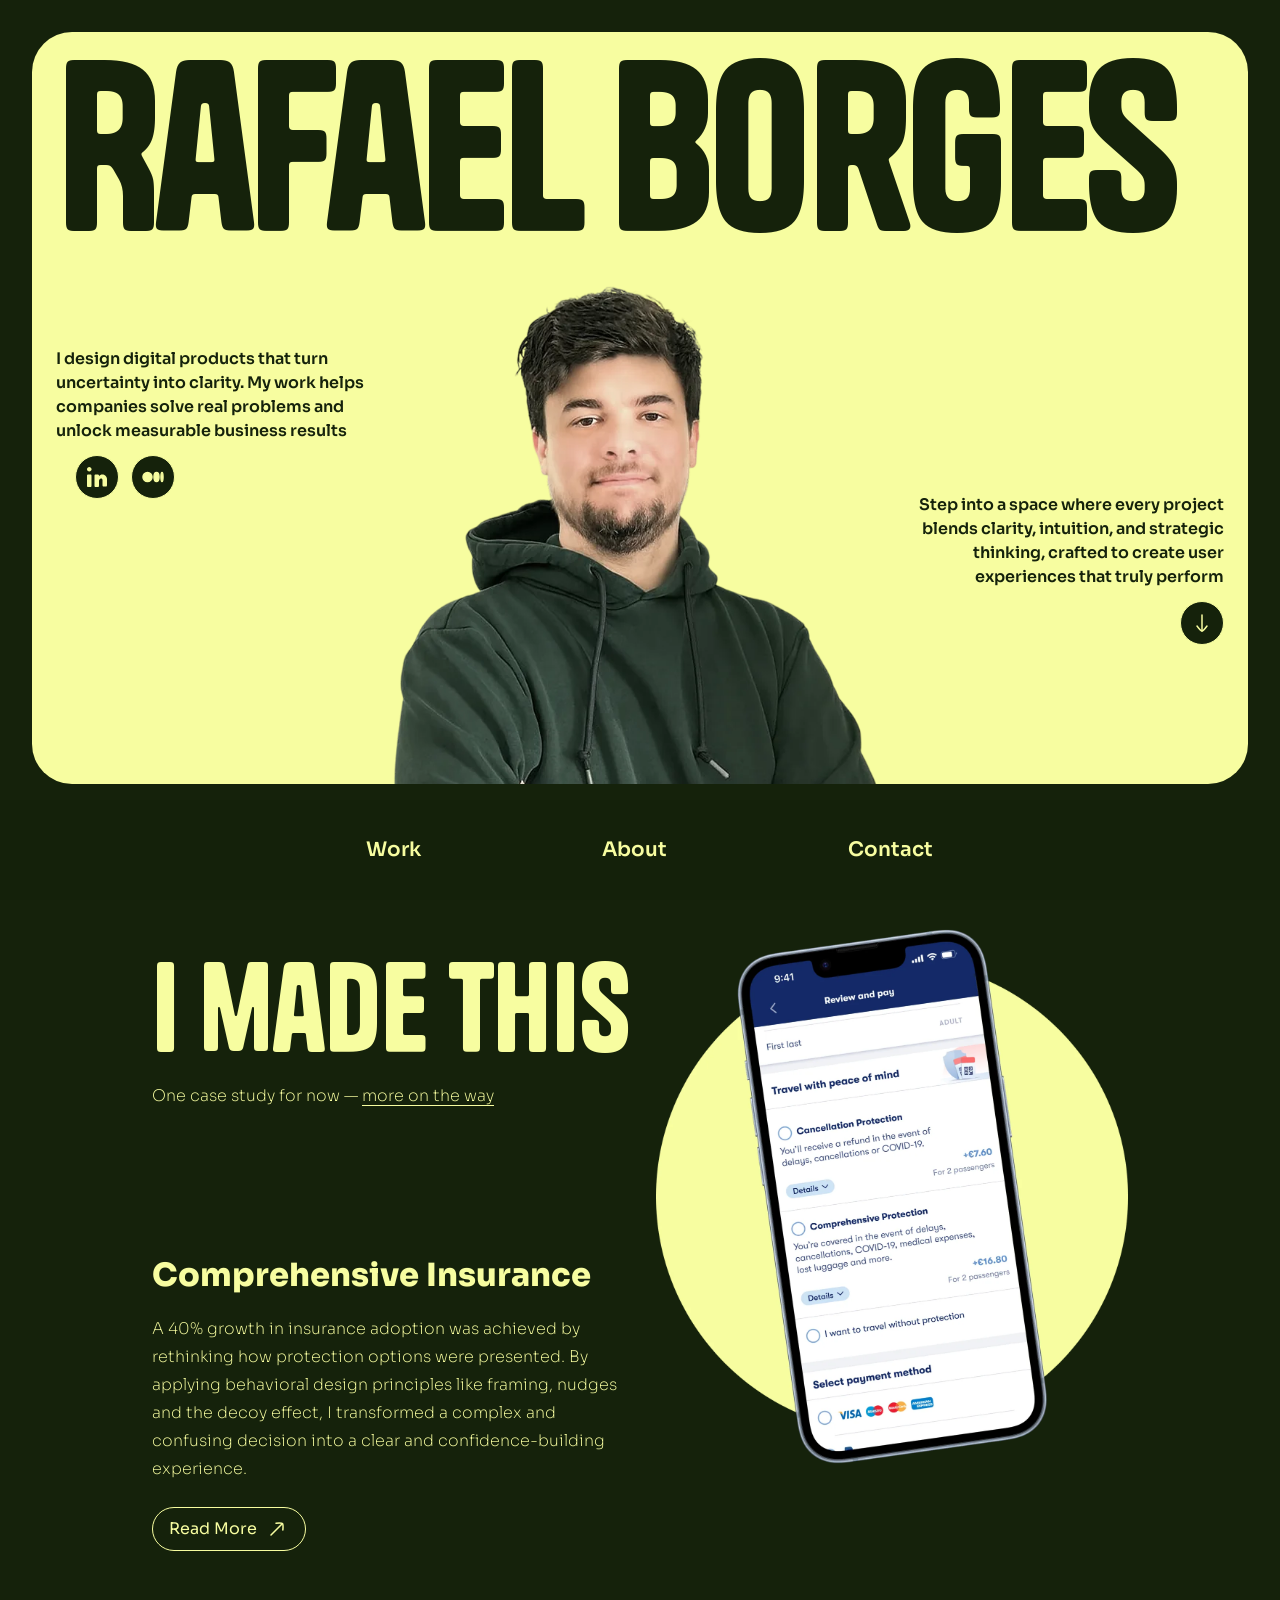
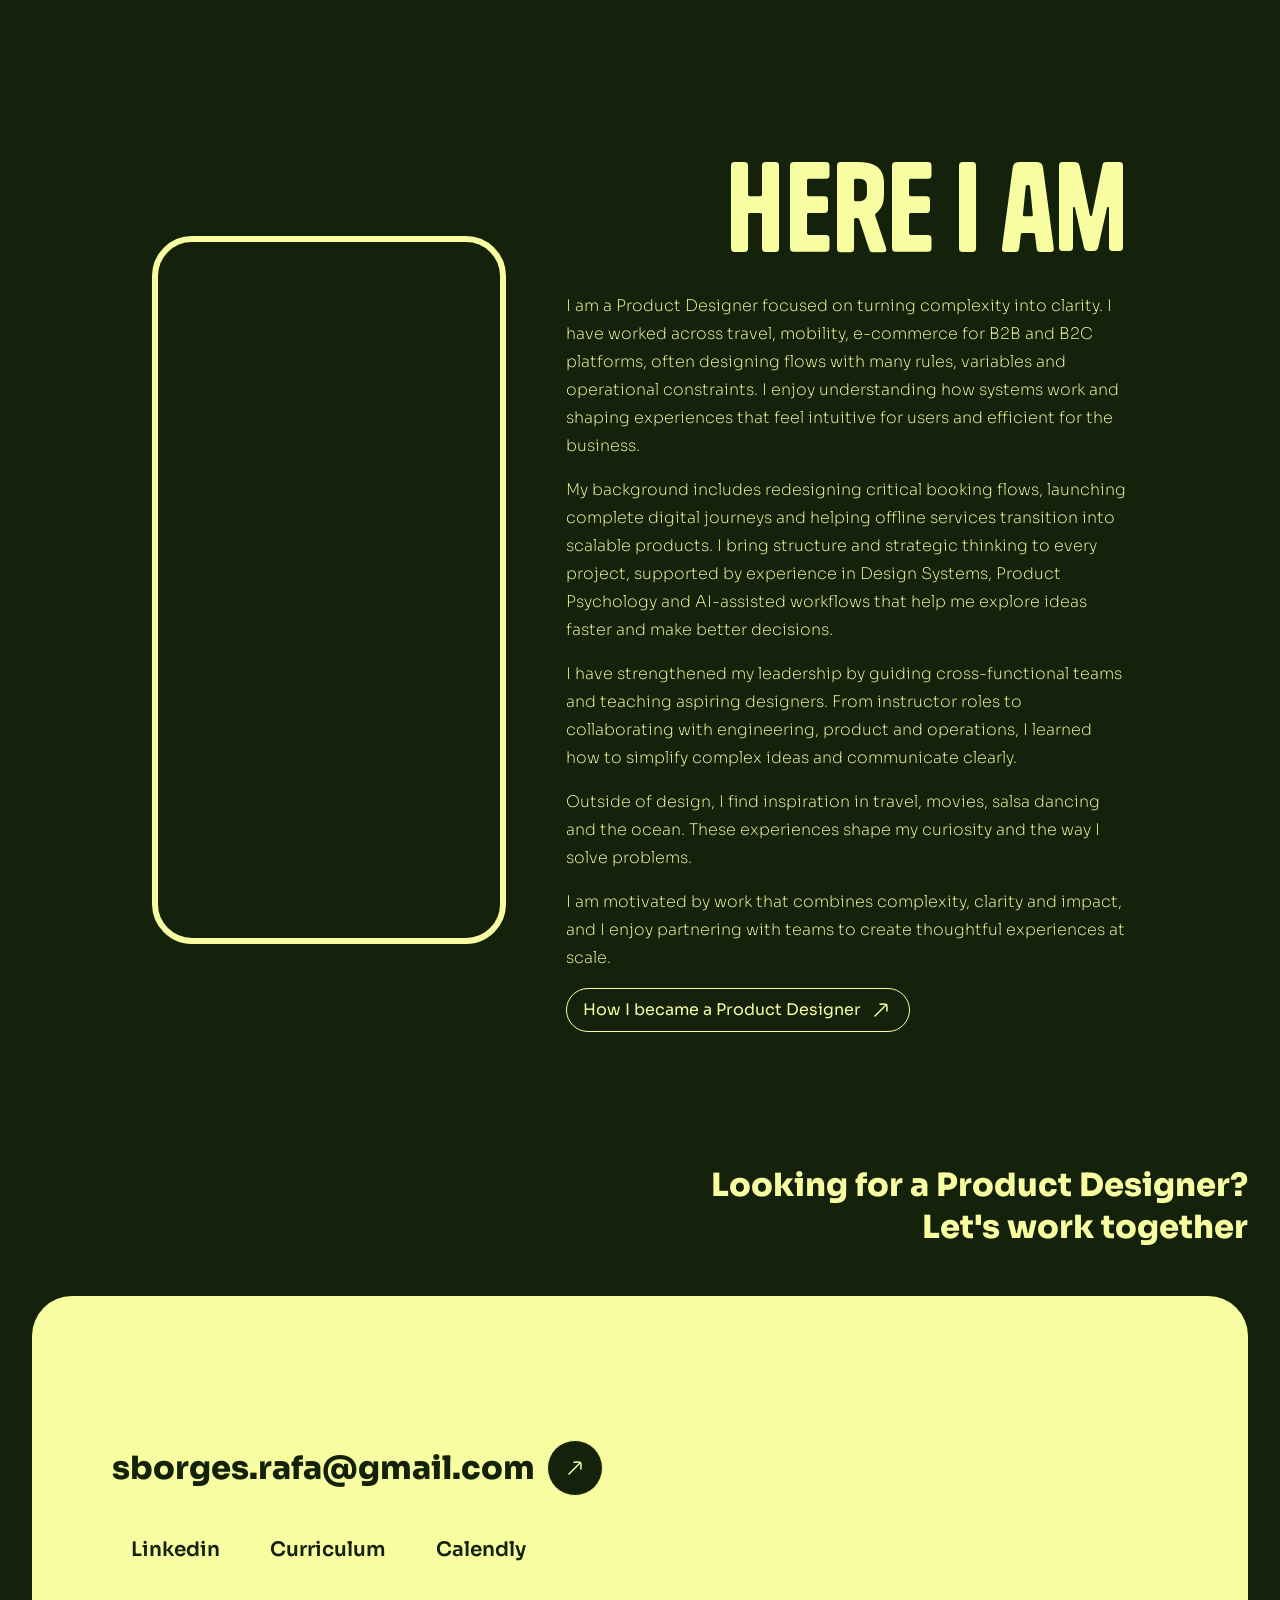
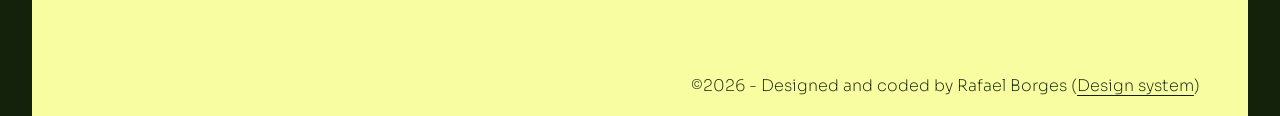
==== commit bc65c494: "Move the design system link to the footer colophon The footer menu is for actions — LinkedIn, CV, Ca" ====
--- a/index.html
+++ b/index.html
@@ -343,9 +343,6 @@
             </a>
           </li>
           <li>
-            <a href="/design-system/" class="btn-menu">Design system</a>
-          </li>
-          <li>
             <a
               href="https://calendly.com/rafael-sborges/new-meeting"
               target="_blank"
@@ -356,7 +353,10 @@
             </a>
           </li>
         </ul>
-        <p>&copy;2025 - Designed and coded by Rafael Borges</p>
+        <p>
+          &copy;2026 - Designed and coded by Rafael Borges
+          (<a href="/design-system/" class="btn-link">Design system</a>)
+        </p>
       </div>
     </footer>
 
--- a/styles/style.css
+++ b/styles/style.css
@@ -308,7 +308,9 @@
   outline-offset: 2px;
 }
 
-/* Text link that is really a button (opens the case-studies note) */
+/* Text link that is really a button. Used for the case-studies note, and for
+   the design system link in the footer colophon — that one is an <a>, but the
+   class carries appearance only, so reusing it beats a second one-off rule. */
 .btn-link {
   display: inline;
   background: transparent;
@@ -325,6 +327,15 @@
 
 .btn-link:hover {
   opacity: var(--opacity-hover);
+}
+
+/* .btn-link was written for <button>. On an <a> the reset at the top of this
+   file wins — `a:link` is (0,1,1) and beats the bare class at (0,1,0) — so the
+   underline silently disappears, taking the only affordance with it. This rule
+   is (0,1,1) too and sits later in the file, so it wins. Needed by the design
+   system link in the footer colophon. */
+a.btn-link {
+  text-decoration: underline;
 }
 
 .btn-link:active {
